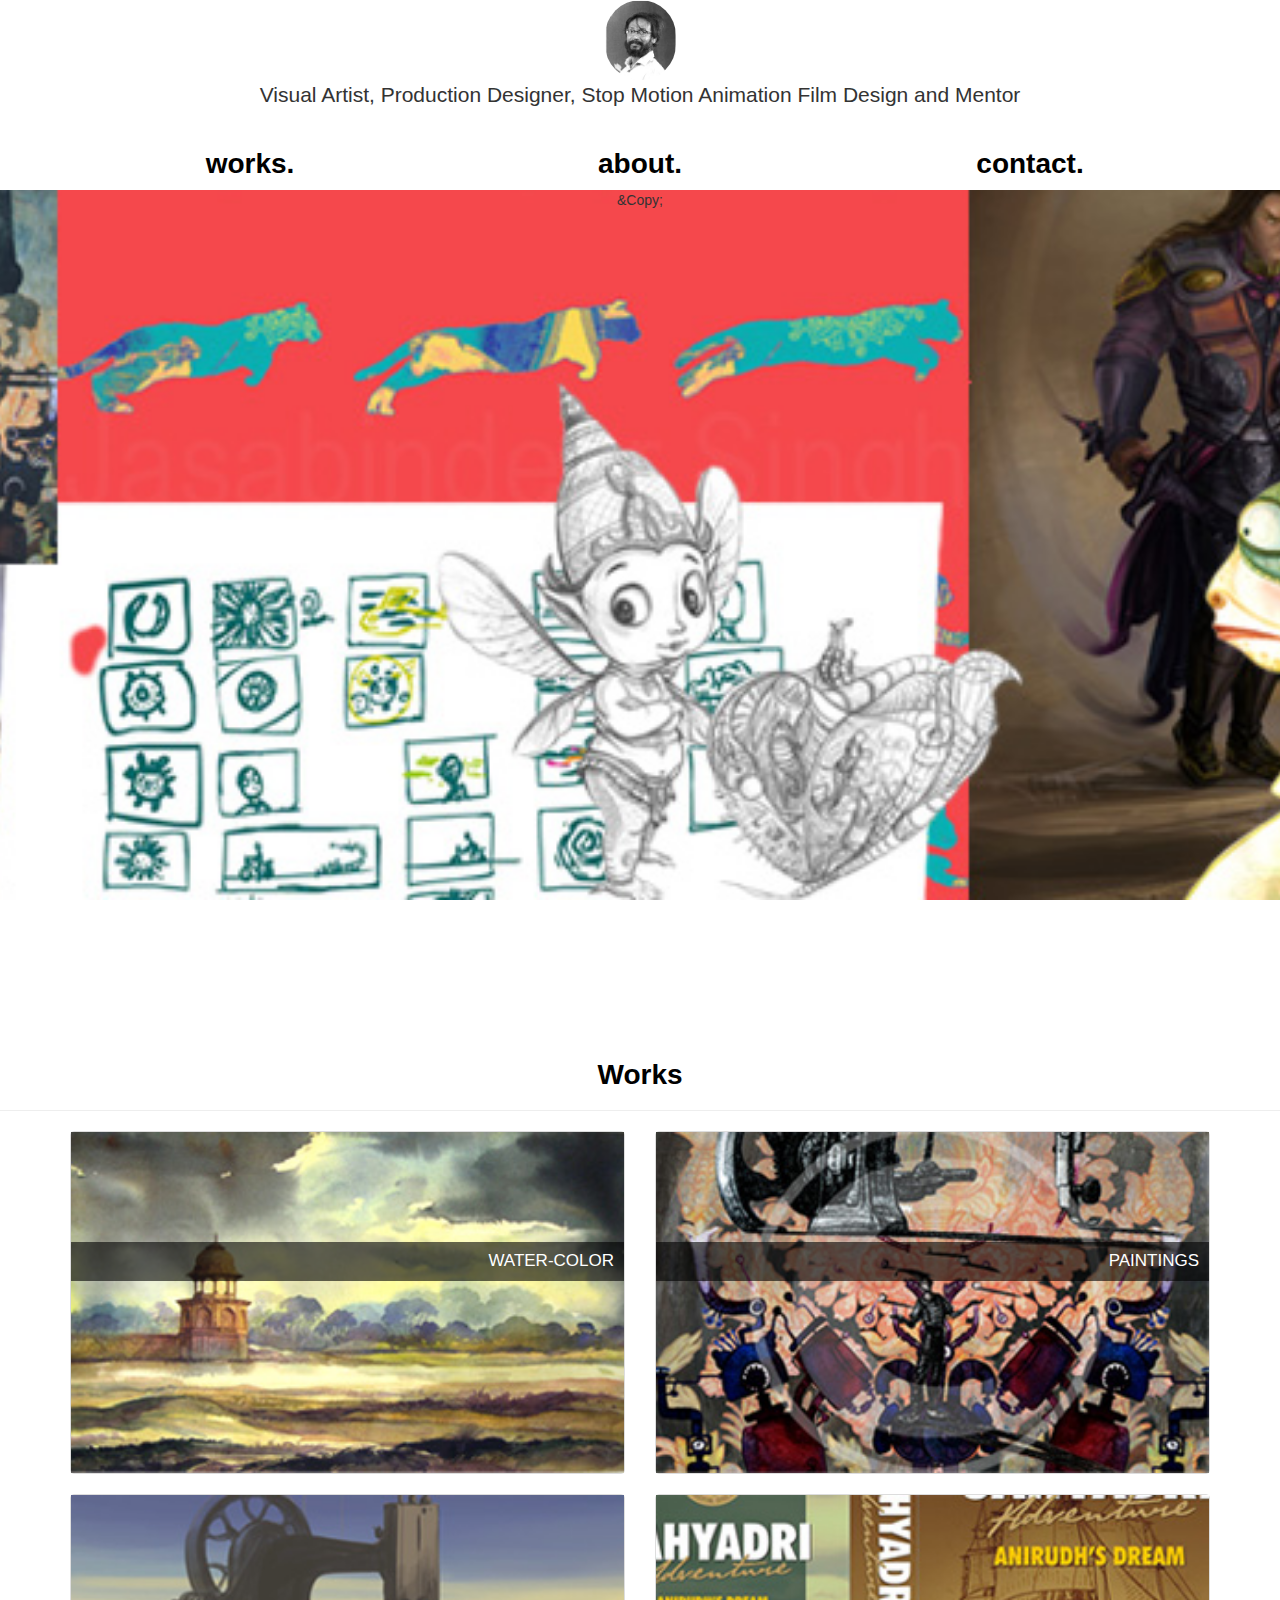
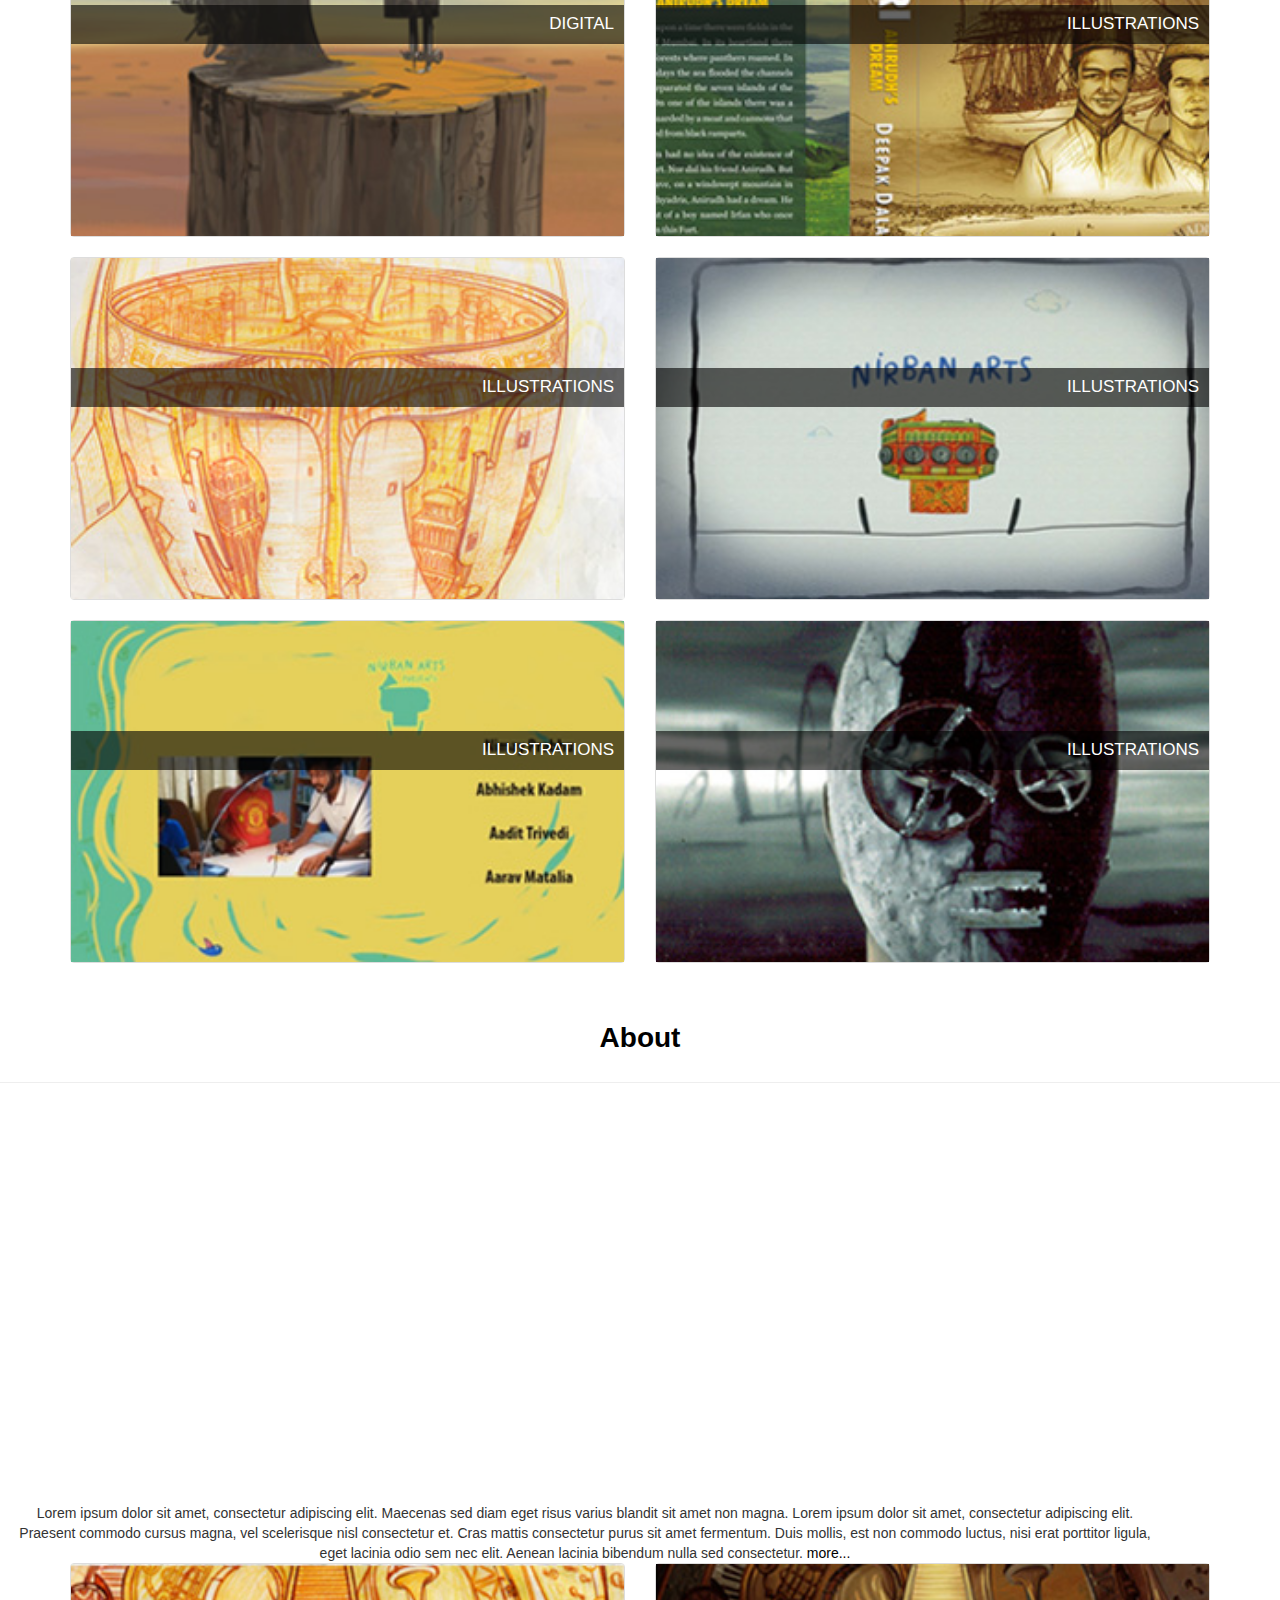
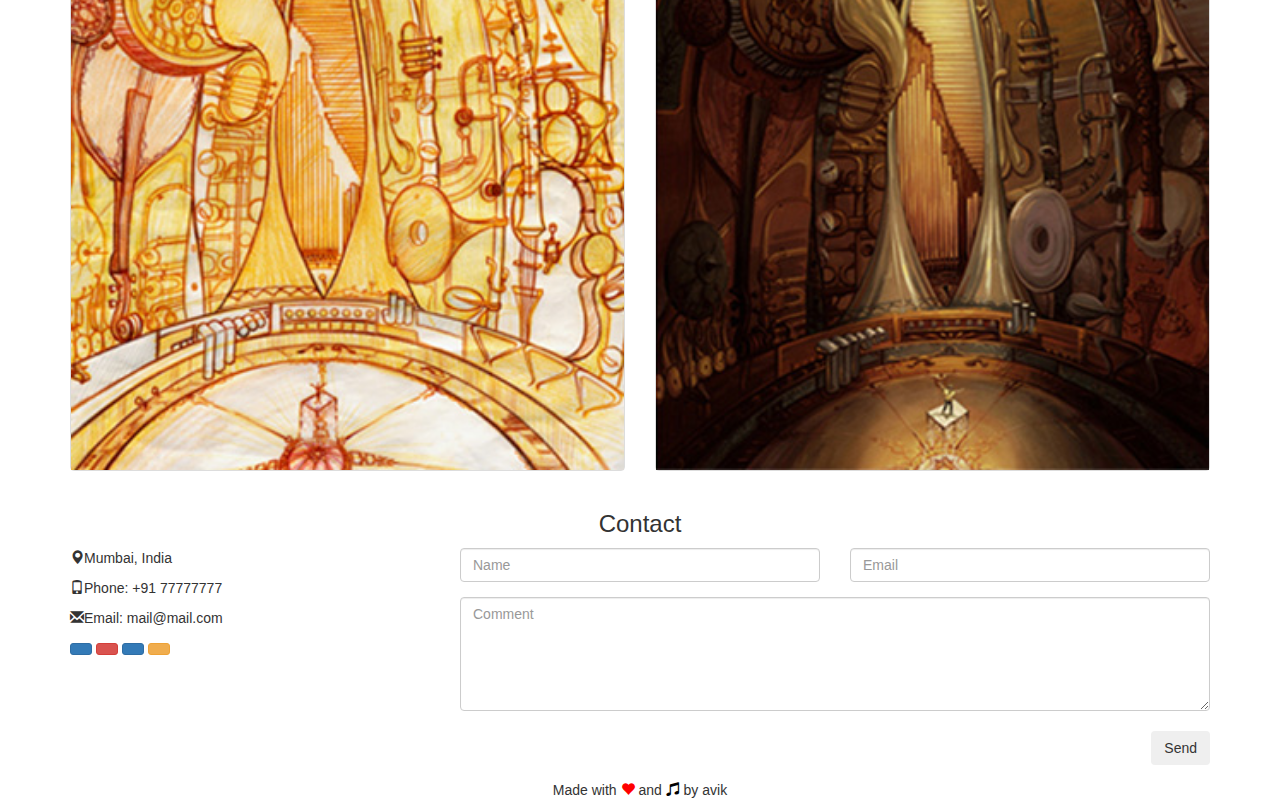
==== index.html @ 4051a2d4 "second commit" ====
<!DOCTYPE html>
<html lang="en">
  <head>
    <meta charset="utf-8">
    <meta http-equiv="X-UA-Compatible" content="IE=edge">
    <meta name="viewport" content="width=device-width, initial-scale=1">
    <!-- The above 3 meta tags *must* come first in the head; any other head content must come *after* these tags -->
    <title>Jasbinder Singh</title>
    <link rel="stylesheet" href="https://use.fontawesome.com/releases/v5.0.10/css/all.css" integrity="sha384-+d0P83n9kaQMCwj8F4RJB66tzIwOKmrdb46+porD/OvrJ+37WqIM7UoBtwHO6Nlg" crossorigin="anonymous">
    <!-- Bootstrap -->
    <link href="css/bootstrap.min.css" rel="stylesheet">
    <!-- normalize -->
    <link rel="stylesheet" href="css/normalize.css">
    <!-- my styles -->
    <link rel="stylesheet" href="css/style.css">

    <!-- HTML5 shim and Respond.js for IE8 support of HTML5 elements and media queries -->
    <!-- WARNING: Respond.js doesn't work if you view the page via file:// -->
    <!--[if lt IE 9]>
      <script src="https://oss.maxcdn.com/html5shiv/3.7.3/html5shiv.min.js"></script>
      <script src="https://oss.maxcdn.com/respond/1.4.2/respond.min.js"></script>
    <![endif]-->
  </head>

<!-- end of header -->


    <header class="heads text-center">
      <div class="container">
        <figure>
          <img  src="img/js_profilePic.jpg" alt="" style="width: 71px; border-radius: 43px;">
        </figure>
        <p class="lead">Visual Artist, Production Designer, Stop Motion Animation Film Design and Mentor</p>
        <div class="row">
          <div class="col-md-4">
            <h2 class="my-label major-label"><a href="#worksheader">works.</a></h2>
          </div>
          <div class="col-md-4">
            <h2 class="my-label major-label"><a href="#aboutheader">about.</a></h2>
         </div>
         <div class="col-md-4">
            <h2 class="my-label major-label"><a href="#contactheader">contact.</a></h2>
         </div>
       </div>
      </div>
    </header>





    <section class="text-center pimg1">
      <div class="container">
        <p>&Copy;</p>
      </div>
    </section>



    <section id="worksheader" class="text-center page-header">
      <h2 class="my-label major-label">Works</h2>
    </section>


    <section class="show-area">
      <div class="container">


        <div class="row text-center">

          <div class="col-md-6">
            <div class="thumbnail">
              <div class="hovereffect">
                <a href="watercolor.html"><img src="img/water_color.jpg"  alt="" style="width:100%"></a>
                <div class="overlay">
                 <h2>Water-Color</h2>
                </div>
              </div>
            </div>
          </div>

          <div class="col-md-6">
            <div class="thumbnail">
              <div class="hovereffect">
                <a href="paintings.html"><img src="img/paintings.jpg"  alt="" style="width:100%"></a>
                <div class="overlay">
                 <h2>Paintings</h2>
                </div>
              </div>
            </div>
          </div>

        </div>



        <div class="row text-center">


          <div class="col-md-6">
            <div class="thumbnail">
              <div class="hovereffect">
                <a href="digital.html"><img src="img/digital.jpg"  alt="" style="width:100%"></a>
                <div class="overlay">
                 <h2>Digital</h2>
                </div>
              </div>
            </div>
          </div>

          <div class="col-md-6">
            <div class="thumbnail">
              <div class="hovereffect">
                <a href="illustrations.html"><img src="img/illustration.jpg"  alt="" style="width:100%"></a>
                <div class="overlay">
                  <h2>Illustrations</h2>
                </div>
              </div>
            </div>
          </div>


        </div>



        <div class="row text-center">
          <div class="col-md-6">
            <div class="thumbnail">
              <div class="hovereffect">
                <a href="conceptarts.html"><img src="img/concept_art.jpg"  alt="" style="width:100%"></a>
                <div class="overlay">
                  <h2>Illustrations</h2>
                </div>
              </div>
            </div>
          </div>
          <div class="col-md-6">
            <div class="thumbnail">
              <div class="hovereffect">
                <a href="animations.html"><img src="img/animation.jpg"  alt="" style="width:100%"></a>
                <div class="overlay">
                  <h2>Illustrations</h2>
                </div>
              </div>
            </div>
          </div>
        </div>
        <div class="row text-center">
          <div class="col-md-6">
            <div class="thumbnail">
              <div class="hovereffect">
                <a href="workshops.html"><img src="img/workshops.jpg"  alt="" style="width:100%"></a>
                <div class="overlay">
                  <h2>Illustrations</h2>
                </div>
              </div>
            </div>
          </div>
          <div class="col-md-6">
            <div class="thumbnail">
              <div class="hovereffect">
                <a href="projects.html"><img src="img/projects.jpg"  alt="" style="width:100%"></a>
                <div class="overlay">
                  <h2>Illustrations</h2>
                </div>
              </div>

            </div>
          </div>
        </div>
      </div>
    </section>




    <section id="aboutheader" class="text-center page-header">
      <h1 class="my-label minor-label">About</h1>
    </section>


    <section class="about-banner text-center pimg2">
      <div class="container">

      </div>
    </section>

    <section class="info">
      <div class="container">
        <div class="aboutarea text-center">
          <span>Lorem ipsum dolor sit amet, consectetur adipiscing elit. Maecenas sed diam eget risus varius blandit sit amet non magna.
            Lorem ipsum dolor sit amet, consectetur adipiscing elit. Praesent commodo cursus magna, vel scelerisque nisl consectetur et.
            Cras mattis consectetur purus sit amet fermentum. Duis mollis, est non commodo luctus, nisi erat porttitor ligula, eget lacinia
            odio sem nec elit. Aenean lacinia bibendum nulla sed consectetur.</span>
            <span><a data-toggle="collapse" href="#demo">more...</a></span>
            <span id="demo" class="collapse">Lorem ipsum dolor text....</span>
        </div>
      </div>
    </section>




    <!-- <section id="contactheader" class="text-center page-header">
      <h1>Contact</h1>
    </section> -->




    <section class="show-area">
      <div class="container">
        <div class="row text-center">
          <div class="col-md-6">
            <div class="thumbnail">
              <img src="img/low01.jpg"  alt="" style="width:100%">
            </div>
          </div>
          <div class="col-md-6">
            <div class="thumbnail">
              <img src="img/low02.jpg"  alt="" style="width:100%">
            </div>
          </div>
        </div>
      </div>
    </section>





    <div class="container">
      <h3 class="text-center">Contact</h3>
      <!-- <p class="text-center"><em>We love our fans!</em></p> -->
      <div class="row test">
        <div class="col-md-4">
          <!-- <p>Fan? Drop a note.</p> -->
          <p><span class="glyphicon glyphicon-map-marker"></span>Mumbai, India</p>
          <p><span class="glyphicon glyphicon-phone"></span>Phone: +91 77777777</p>
          <p><span class="glyphicon glyphicon-envelope"></span>Email: mail@mail.com</p>
          <div class="bottom">
                    <a class="btn btn-primary btn-twitter btn-sm" href="https://twitter.com/LoCo_MosQuito">
                        <i class="fa fa-twitter"></i>
                    </a>
                    <a class="btn btn-danger btn-sm" rel="publisher"
                       href="https://twitter.com/LoCo_MosQuito">
                        <i class="fa fa-google-plus"></i>
                    </a>
                    <a class="btn btn-primary btn-sm" rel="publisher"
                       href="https://twitter.com/LoCo_MosQuito">
                        <i class="fa fa-facebook"></i>
                    </a>
                    <a class="btn btn-warning btn-sm" rel="publisher" href="https://twitter.com/LoCo_MosQuito">
                        <i class="fa fa-behance"></i>
                    </a>
          </div>
        </div>
        <div class="col-md-8">
          <div class="row">
            <div class="col-sm-6 form-group">
              <input class="form-control" id="name" name="name" placeholder="Name" type="text" required>
            </div>
            <div class="col-sm-6 form-group">
              <input class="form-control" id="email" name="email" placeholder="Email" type="email" required>
            </div>
          </div>
          <textarea class="form-control" id="comments" name="comments" placeholder="Comment" rows="5"></textarea>
          <br>

          <div class="row">
            <div class="col-md-12 form-group">
              <button class="btn pull-right" type="submit">Send</button>
            </div>
          </div>
        </div>
      </div>
    </div>









    <footer>
      <div class="container text-center">
        <p>Made with <span class="glyphicon glyphicon-heart" aria-hidden="true" style="color:red"></span> and <span class="glyphicon glyphicon-music" aria-hidden="true" style="color:black"></span> by avik</a></p>

      </div>
    </footer>



    <!-- jQuery (necessary for Bootstrap's JavaScript plugins) -->
    <script src="https://ajax.googleapis.com/ajax/libs/jquery/1.12.4/jquery.min.js"></script>
    <!-- Include all compiled plugins (below), or include individual files as needed -->
    <script src="js/bootstrap.min.js"></script>
  </body>
</html>
---- css/style.css ----
.my-label {
  font: Helvetica, sans-serif;
  font-size: 2em;
  font-weight: 550;
  color: #000;
}
.major-label



.lead{
  padding: 0;
  margin: 0;
}

.jsprofile-image {
  border-radius: 50%;
}




.hide-bullets {
    list-style:none;
    margin-left: -40px;
    margin-top:20px;
}

.thumbnail {
    padding: 0;
}

.carousel-inner>.item>img, .carousel-inner>.item>a>img {
    width: 100%;
}

.info{
  width:60%;
}
a{
  color: #000;
}
a:before{
  color: #000;
  font-style: none;
}
a:hover{
  color: #000;
  
}
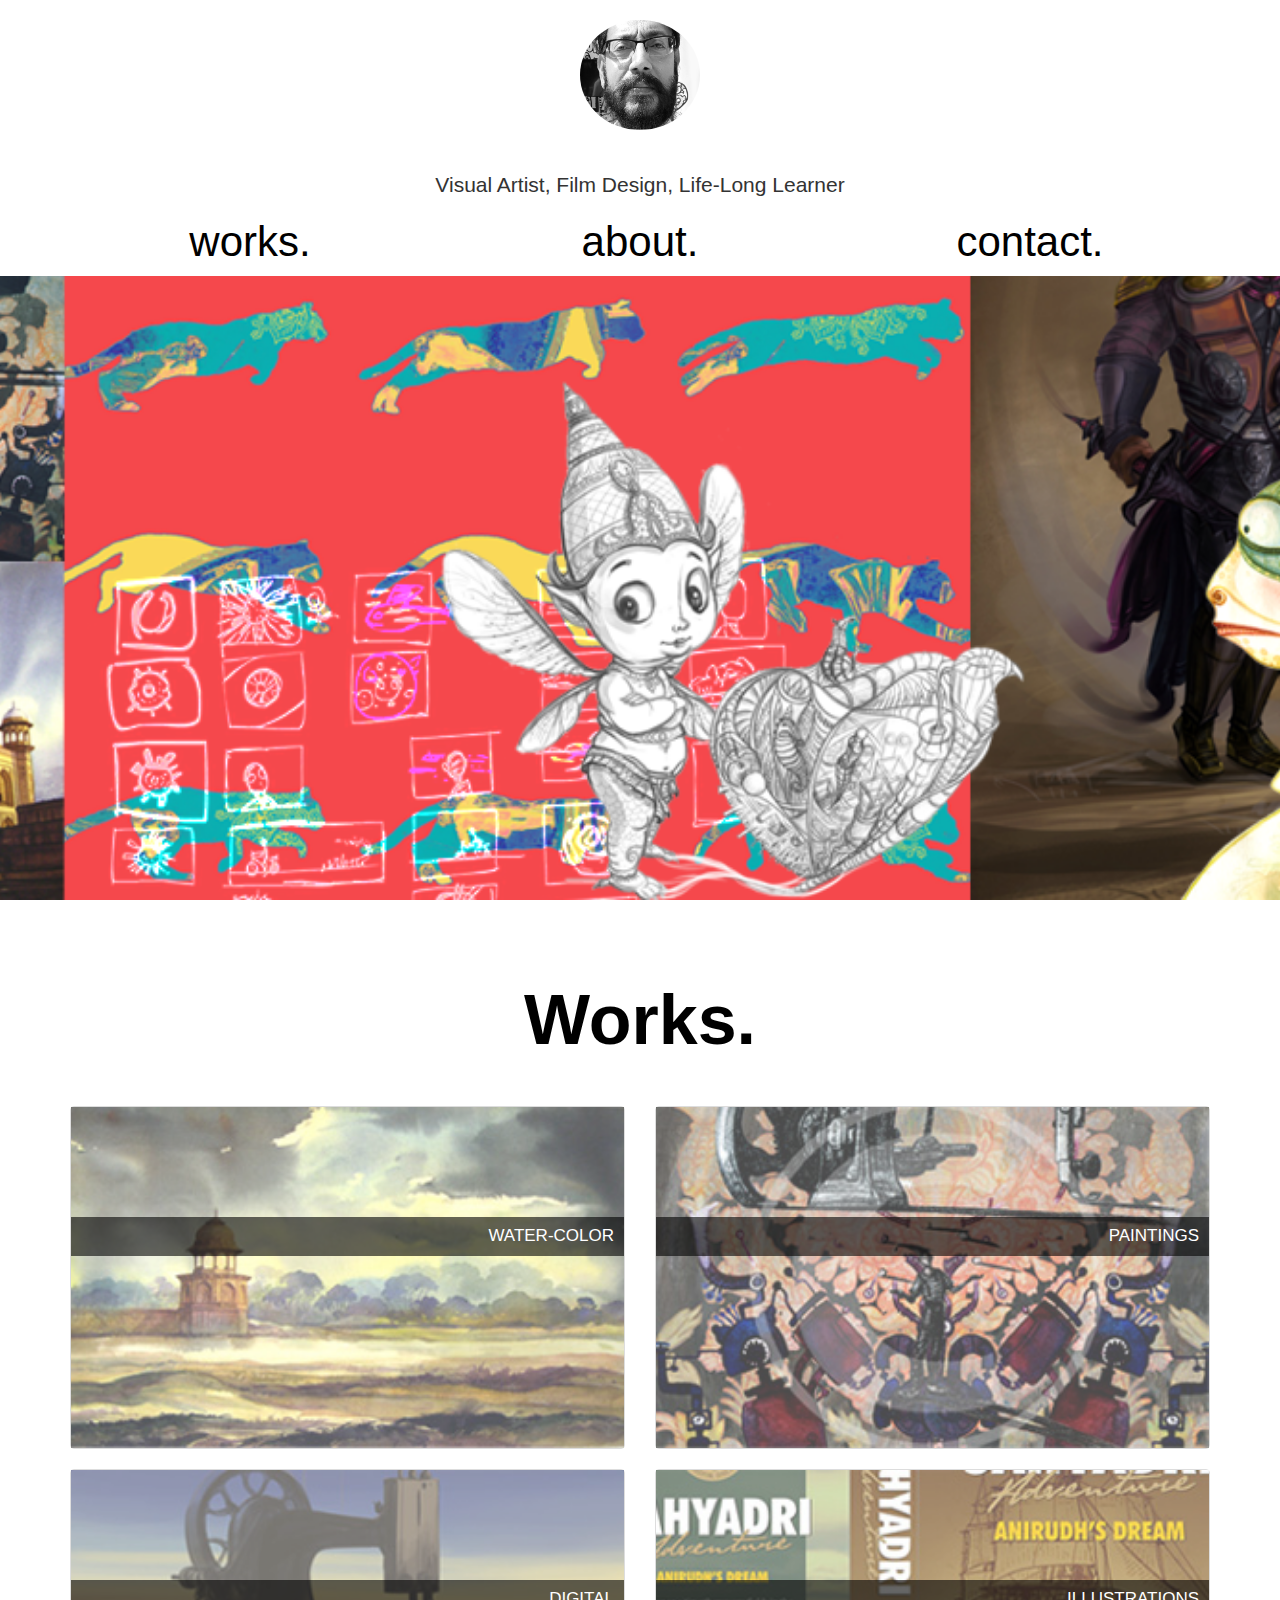
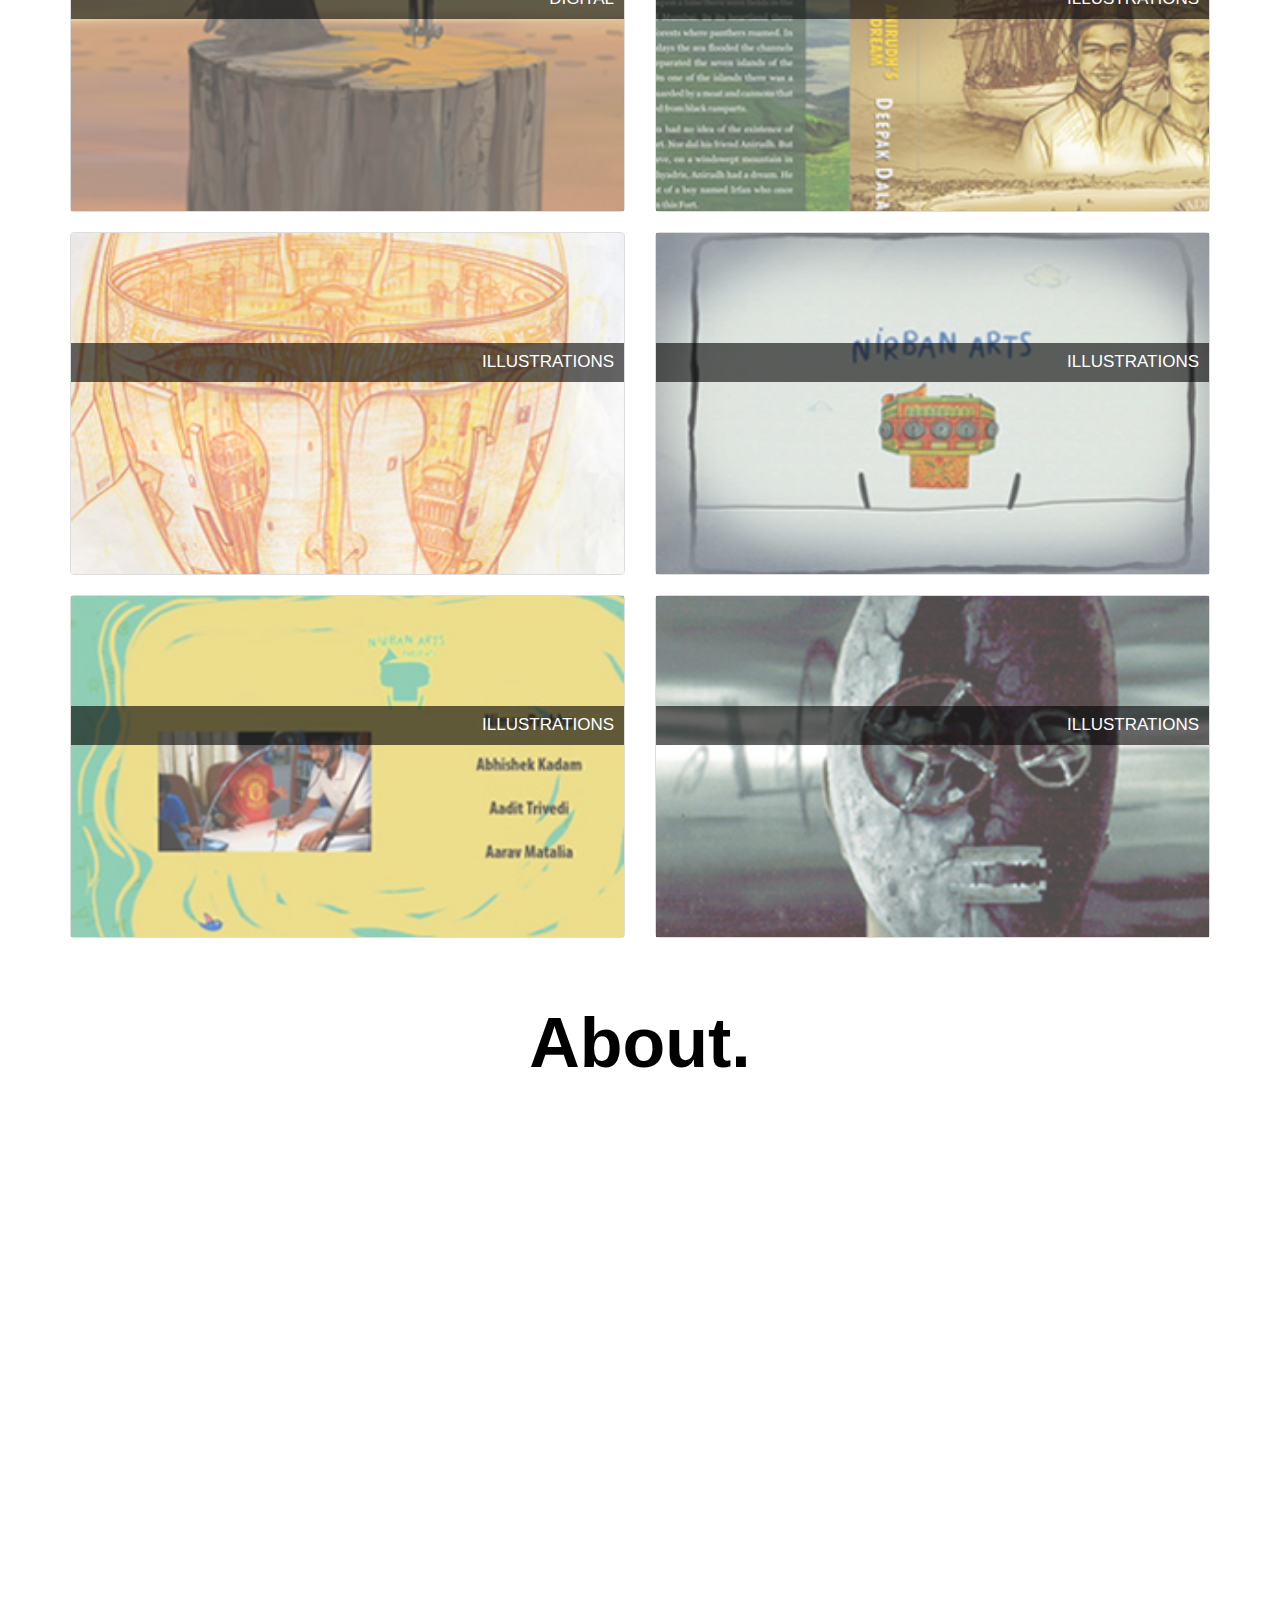
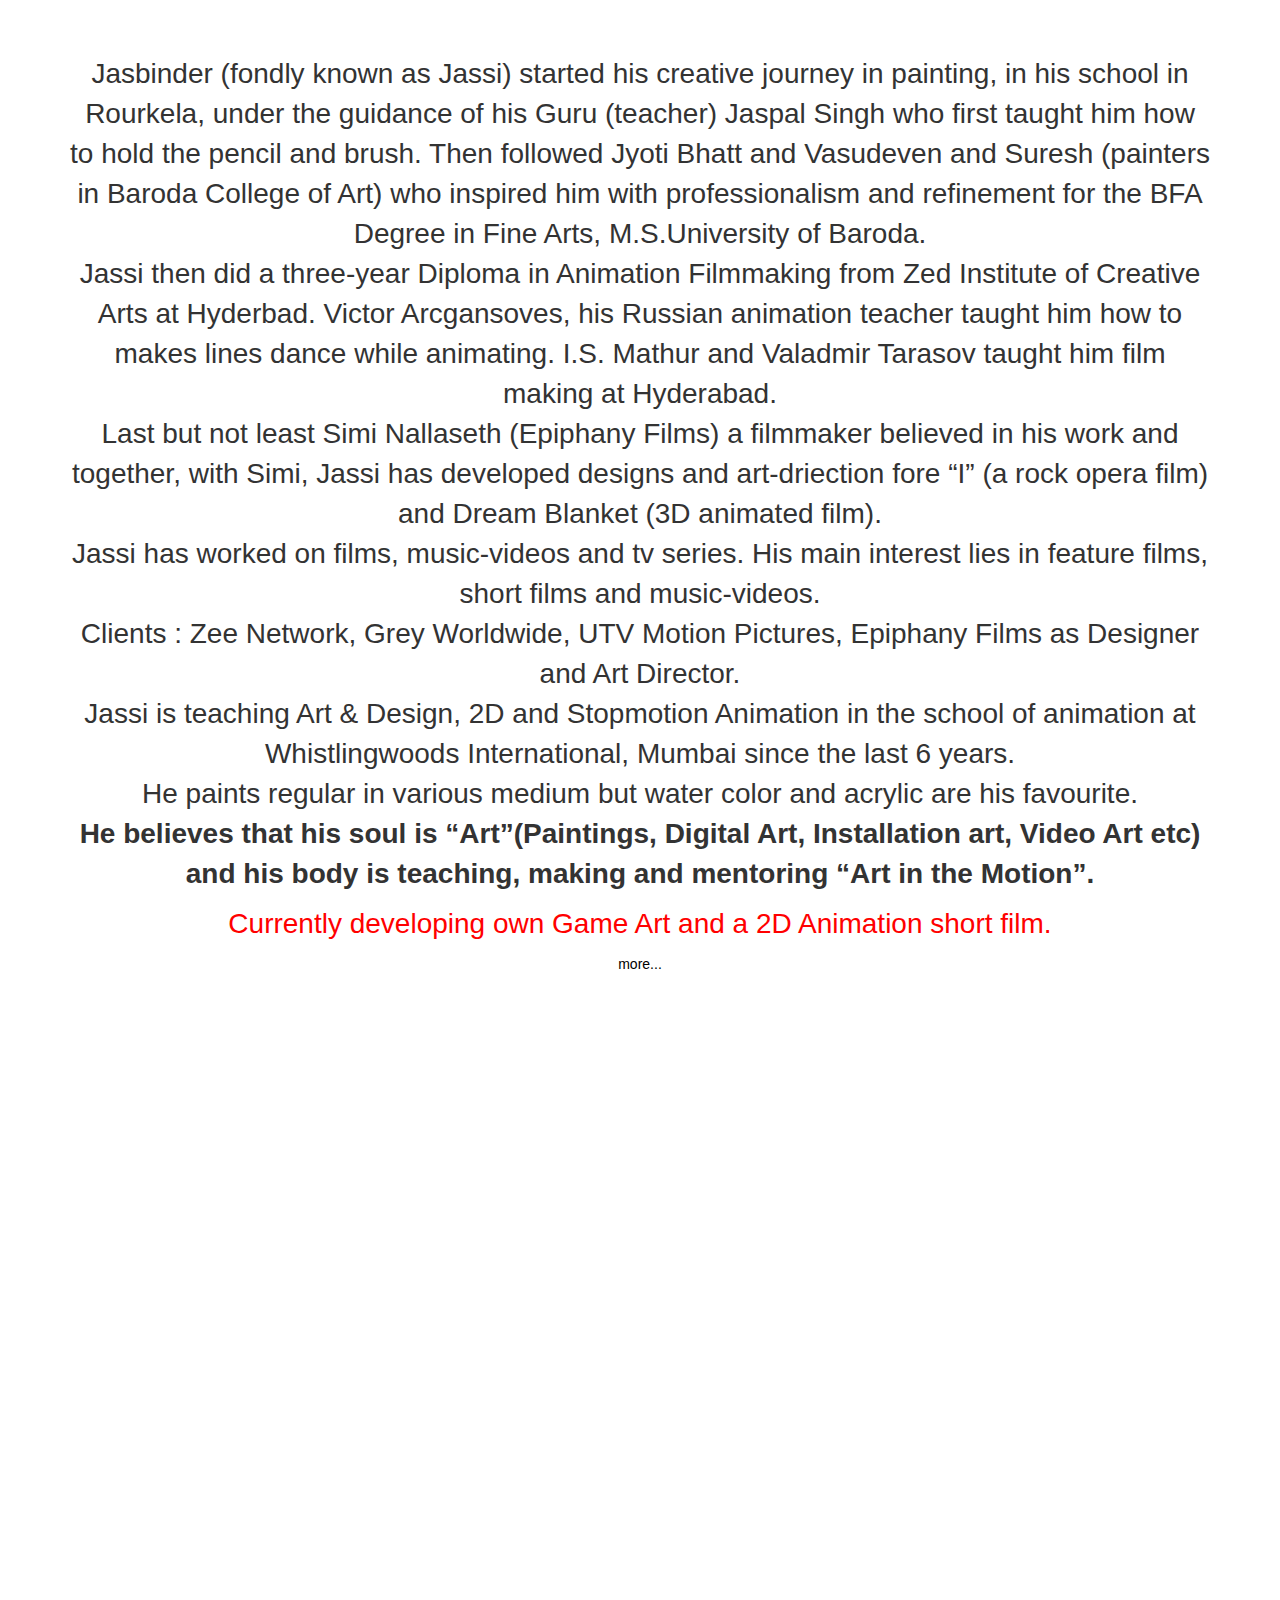
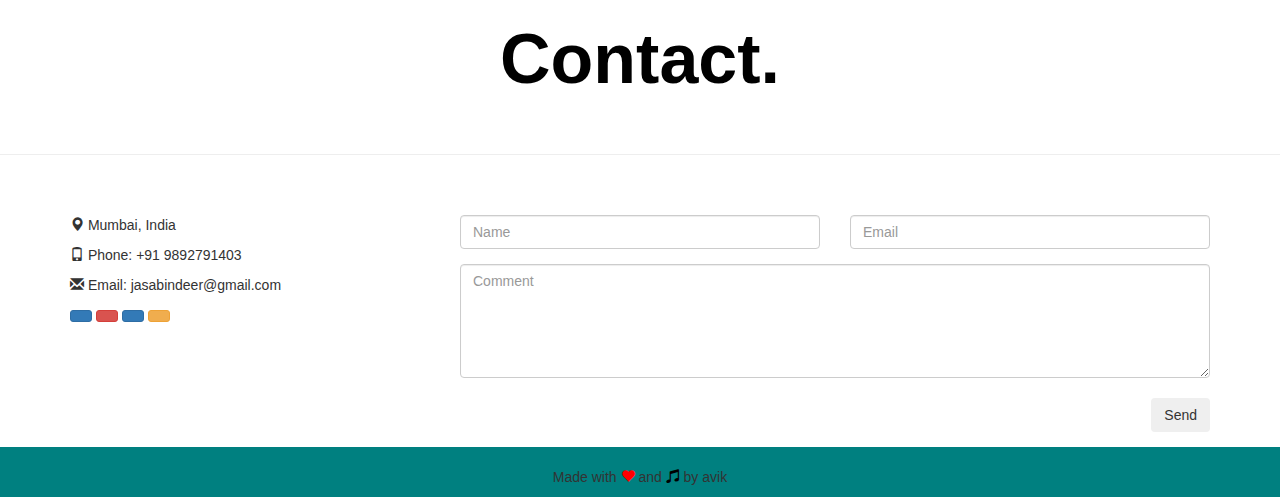
==== commit 5943a284: "third commit" ====
--- a/index.html
+++ b/index.html
@@ -28,9 +28,11 @@
     <header class="heads text-center">
       <div class="container">
         <figure>
-          <img  src="img/js_profilePic.jpg" alt="" style="width: 71px; border-radius: 43px;">
+          <img  src="img/js_profilePic.jpg" alt="" style="width: 120px; height:110px; border-radius: 50%; margin-top: 20px; ">
         </figure>
-        <p class="lead">Visual Artist, Production Designer, Stop Motion Animation Film Design and Mentor</p>
+        <br>
+        <br>
+        <p class="lead">Visual Artist, Film Design, Life-Long Learner</p>
         <div class="row">
           <div class="col-md-4">
             <h2 class="my-label major-label"><a href="#worksheader">works.</a></h2>
@@ -51,14 +53,14 @@
 
     <section class="text-center pimg1">
       <div class="container">
-        <p>&Copy;</p>
-      </div>
-    </section>
-
-
-
-    <section id="worksheader" class="text-center page-header">
-      <h2 class="my-label major-label">Works</h2>
+        <p></p>
+      </div>
+    </section>
+
+
+
+    <section id="aboutheader" class="text-center ">
+      <h1 class="my-label minor-label">Works.</h1>
     </section>
 
 
@@ -175,8 +177,8 @@
 
 
 
-    <section id="aboutheader" class="text-center page-header">
-      <h1 class="my-label minor-label">About</h1>
+    <section id="aboutheader" class="text-center">
+      <h1 class="my-label minor-label">About.</h1>
     </section>
 
 
@@ -186,13 +188,26 @@
       </div>
     </section>
 
-    <section class="info">
+    <section class="about-info">
       <div class="container">
         <div class="aboutarea text-center">
-          <span>Lorem ipsum dolor sit amet, consectetur adipiscing elit. Maecenas sed diam eget risus varius blandit sit amet non magna.
-            Lorem ipsum dolor sit amet, consectetur adipiscing elit. Praesent commodo cursus magna, vel scelerisque nisl consectetur et.
-            Cras mattis consectetur purus sit amet fermentum. Duis mollis, est non commodo luctus, nisi erat porttitor ligula, eget lacinia
-            odio sem nec elit. Aenean lacinia bibendum nulla sed consectetur.</span>
+          <span><p>Jasbinder (fondly known as Jassi) started his creative journey in painting, in his school in Rourkela,
+            under the guidance of his Guru (teacher) Jaspal Singh who first taught him how to hold the pencil and brush.
+            Then followed Jyoti Bhatt and Vasudeven and Suresh (painters in Baroda College of Art) who inspired him with
+            professionalism and refinement for the BFA Degree in Fine Arts, M.S.University of Baroda. <br>
+            Jassi then did a three-year Diploma in Animation Filmmaking from Zed Institute of Creative Arts at Hyderbad.
+            Victor Arcgansoves, his Russian animation teacher taught him how to makes lines dance while animating. I.S.
+            Mathur and Valadmir Tarasov taught him film making at Hyderabad.<br>
+            Last but not least Simi Nallaseth (Epiphany Films) a filmmaker believed in his work and together, with Simi,
+            Jassi has developed designs and art-driection fore “I” (a rock opera film) and Dream Blanket (3D animated film).<br>
+            Jassi has worked on films, music-videos and tv series. His main interest lies in feature films, short films and music-videos.<br>
+            Clients : Zee Network, Grey Worldwide, UTV Motion Pictures, Epiphany Films as Designer and Art Director.<br>
+            Jassi is teaching Art & Design, 2D and Stopmotion Animation in the school of animation at Whistlingwoods International, Mumbai since the last 6 years.<br>
+            He paints regular in various medium but water color and acrylic are his favourite.<br>
+            <strong>He believes that his soul is “Art”(Paintings, Digital Art, Installation art, Video Art etc) and his body is teaching, making and mentoring “Art in the Motion”.</strong><br></p>
+            <p style="color:red"> Currently developing own Game Art and a 2D Animation short film. </p>
+
+          </span>
             <span><a data-toggle="collapse" href="#demo">more...</a></span>
             <span id="demo" class="collapse">Lorem ipsum dolor text....</span>
         </div>
@@ -207,9 +222,13 @@
     </section> -->
 
 
-
-
-    <section class="show-area">
+    <section class="about-banner text-center pimg3">
+      <div class="container">
+
+      </div>
+    </section>
+
+    <!-- <section class="show-area">
       <div class="container">
         <div class="row text-center">
           <div class="col-md-6">
@@ -224,21 +243,25 @@
           </div>
         </div>
       </div>
-    </section>
-
-
-
-
-
+    </section> -->
+
+
+    <section id="aboutheader" class="text-center page-header">
+      <h1 class="my-label minor-label">Contact.</h1>
+
+    </section>
+
+    <br>
+    <br>
     <div class="container">
-      <h3 class="text-center">Contact</h3>
+
       <!-- <p class="text-center"><em>We love our fans!</em></p> -->
       <div class="row test">
         <div class="col-md-4">
           <!-- <p>Fan? Drop a note.</p> -->
-          <p><span class="glyphicon glyphicon-map-marker"></span>Mumbai, India</p>
-          <p><span class="glyphicon glyphicon-phone"></span>Phone: +91 77777777</p>
-          <p><span class="glyphicon glyphicon-envelope"></span>Email: mail@mail.com</p>
+          <p><span class="glyphicon glyphicon-map-marker"></span> Mumbai, India</p>
+          <p><span class="glyphicon glyphicon-phone"></span> Phone:  +91 9892791403</p>
+          <p><span class="glyphicon glyphicon-envelope"></span> Email: jasabindeer@gmail.com</p>
           <div class="bottom">
                     <a class="btn btn-primary btn-twitter btn-sm" href="https://twitter.com/LoCo_MosQuito">
                         <i class="fa fa-twitter"></i>
--- a/css/style.css
+++ b/css/style.css
@@ -1,11 +1,18 @@
 .my-label {
   font: Helvetica, sans-serif;
-  font-size: 2em;
   font-weight: 550;
   color: #000;
 }
-.major-label
 
+.minor-label{
+  font-size: 5em;
+  font-weight: 550;
+}
+
+.major-label{
+  font-size: 3em;
+  font-weight: 500;
+}
 
 
 .lead{
@@ -33,6 +40,12 @@
 .carousel-inner>.item>img, .carousel-inner>.item>a>img {
     width: 100%;
 }
+.aboutarea{
+  padding-top: 125px;
+}
+.aboutarea p{
+  font-size: 2em;
+}
 
 .info{
   width:60%;
@@ -46,5 +59,10 @@
 }
 a:hover{
   color: #000;
-  
+
 }
+
+footer{
+  background-color: teal;
+  padding-top: 20px;
+}
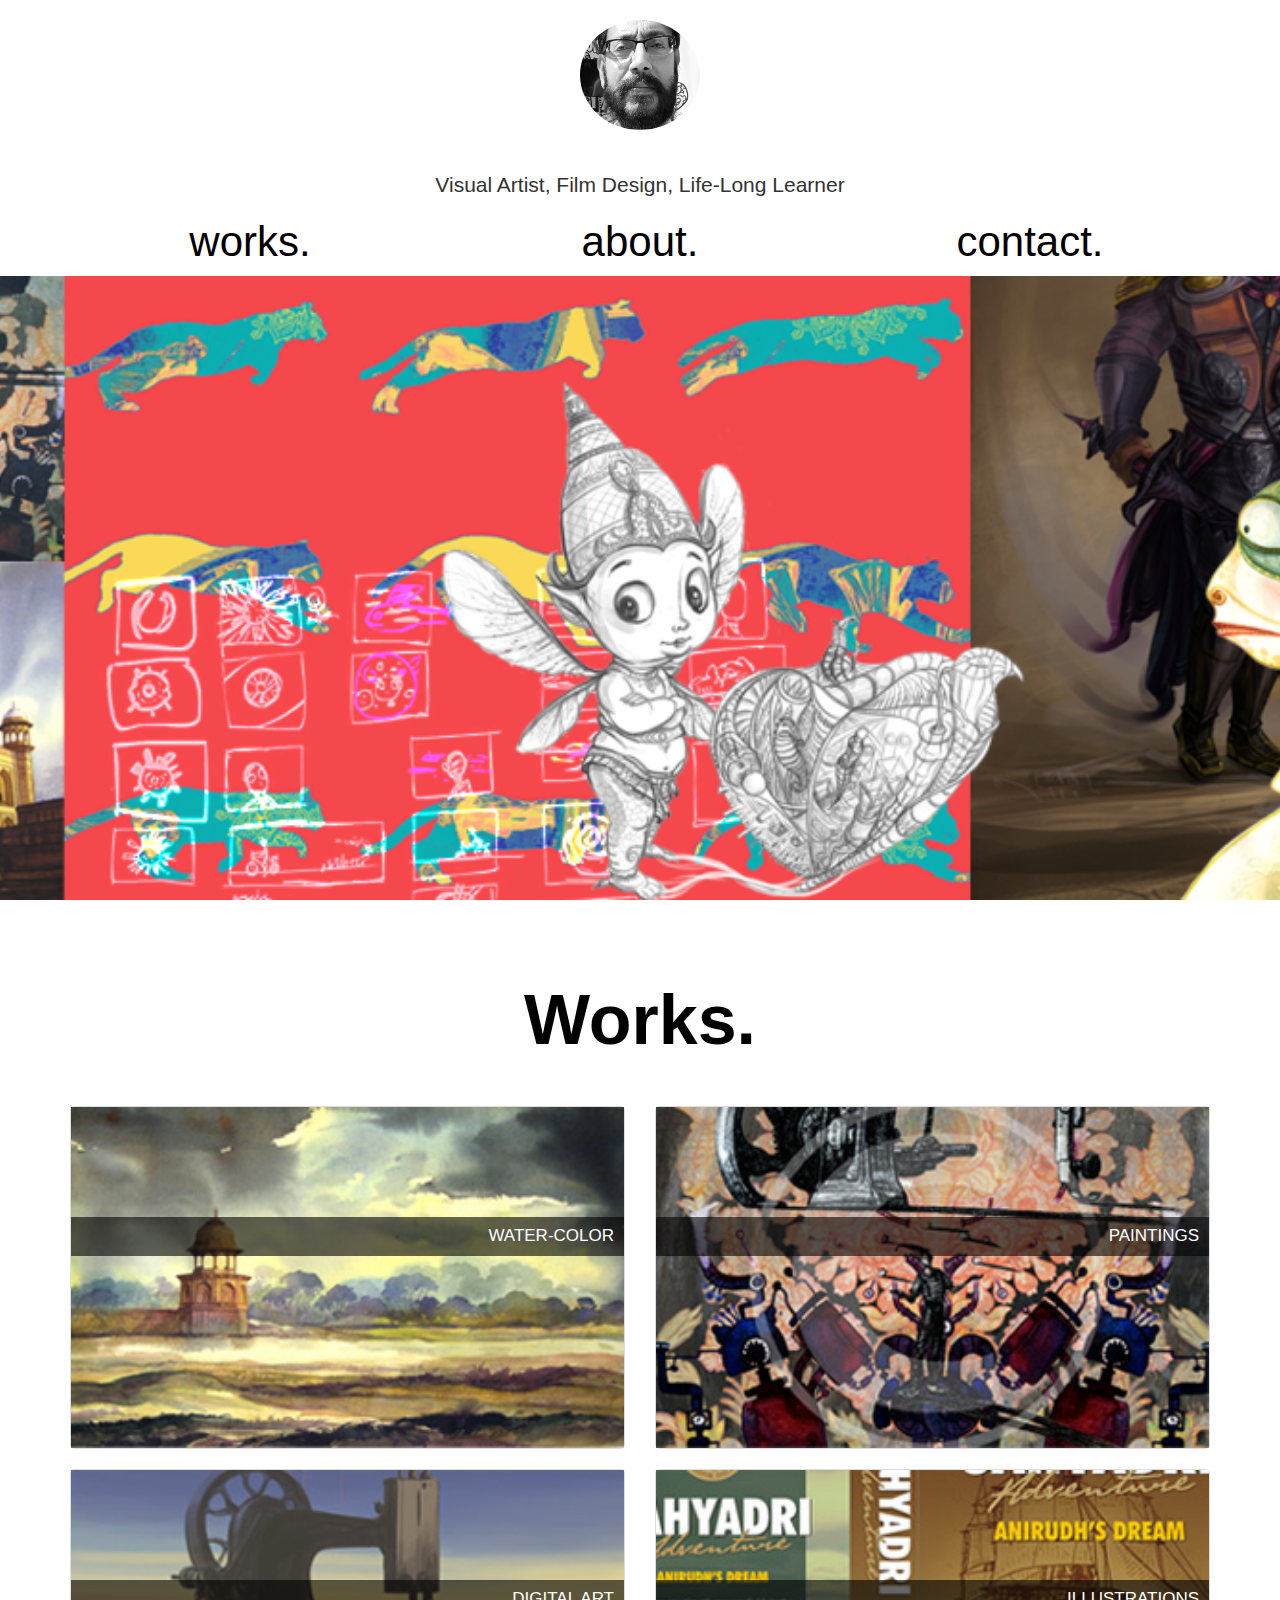
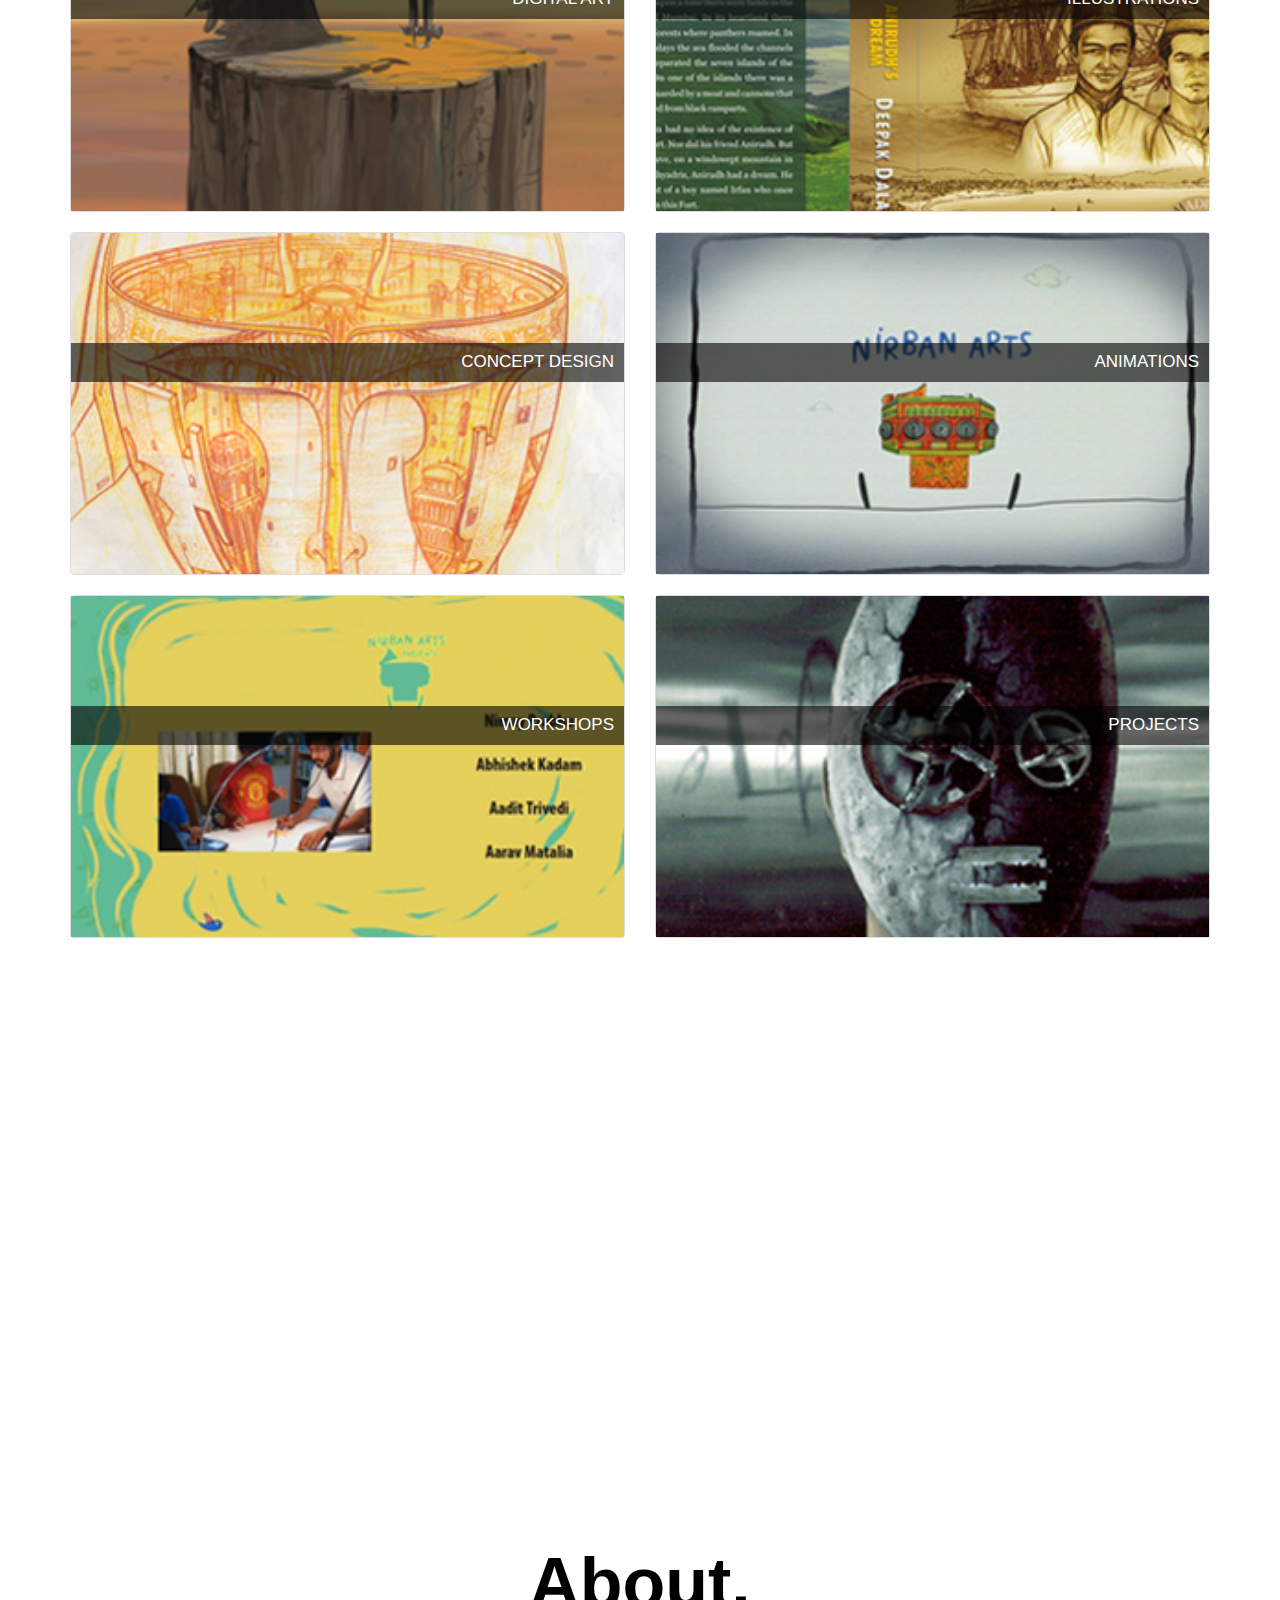
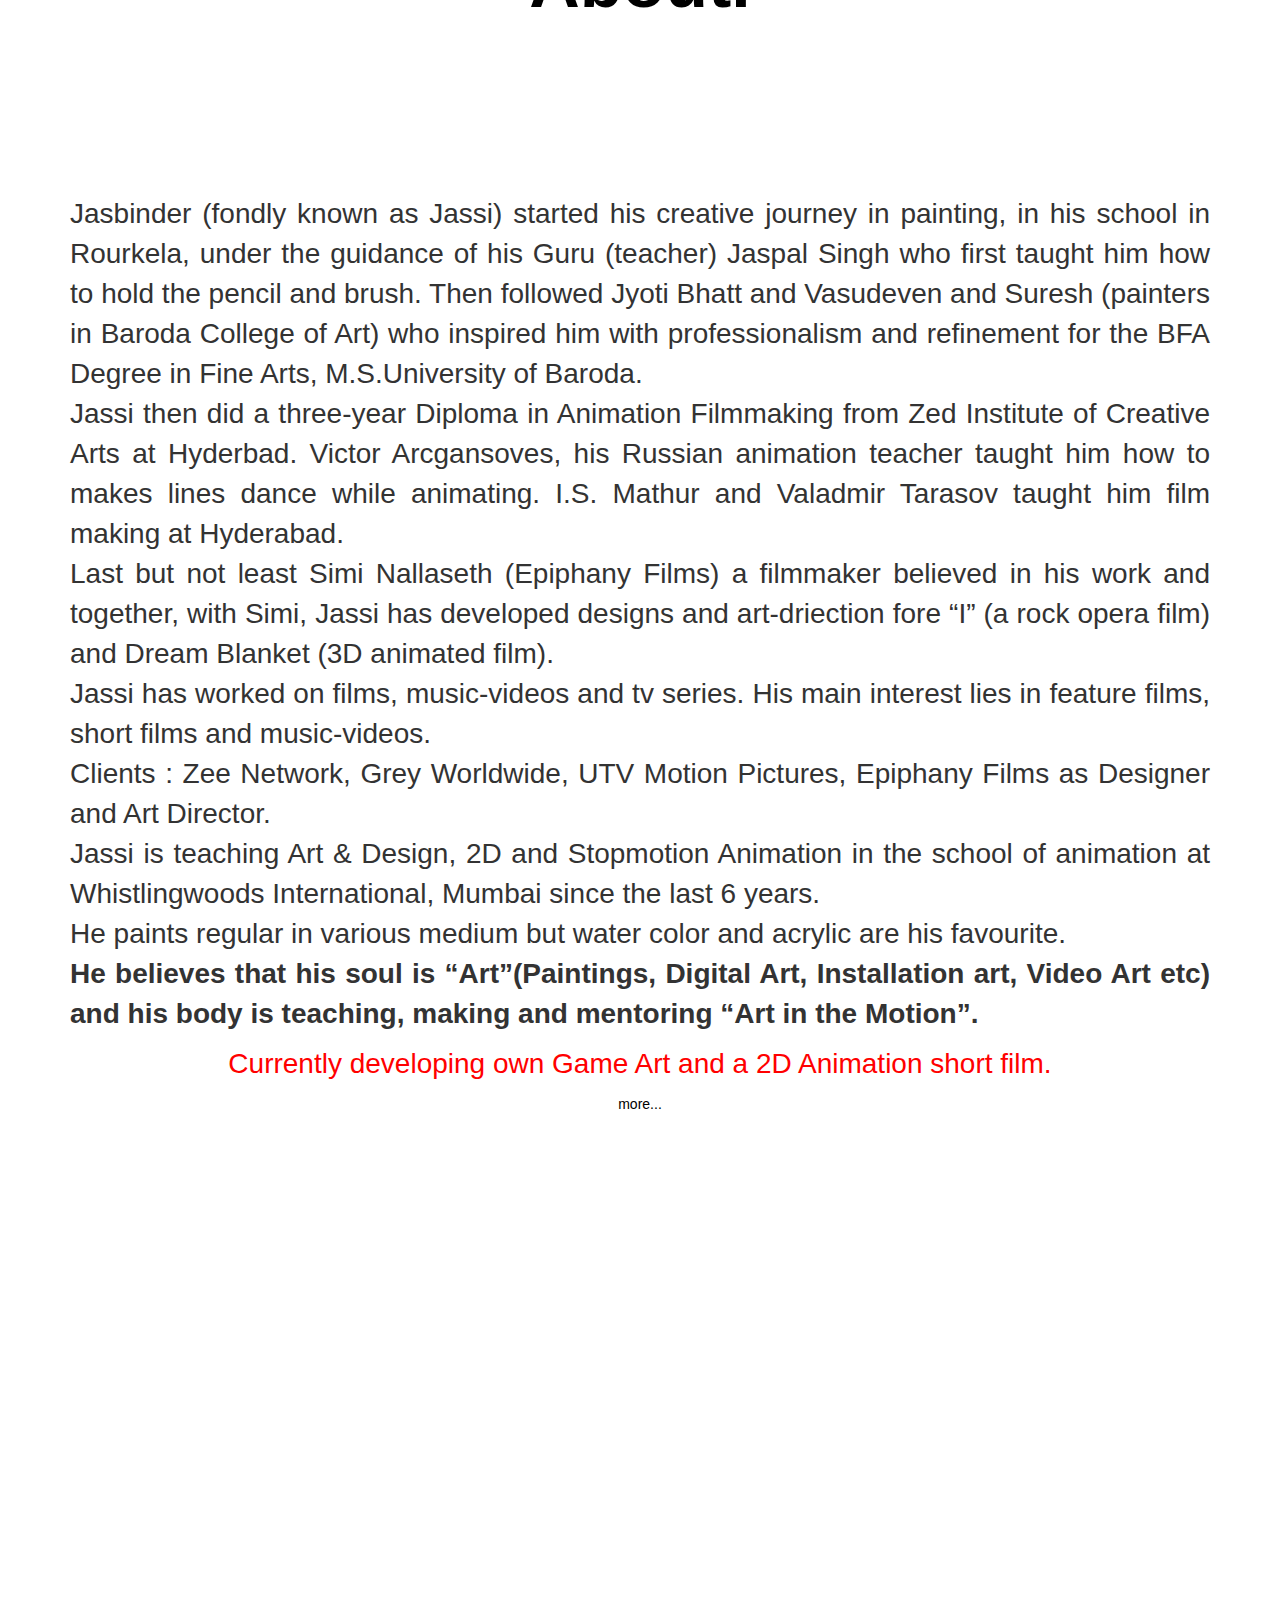
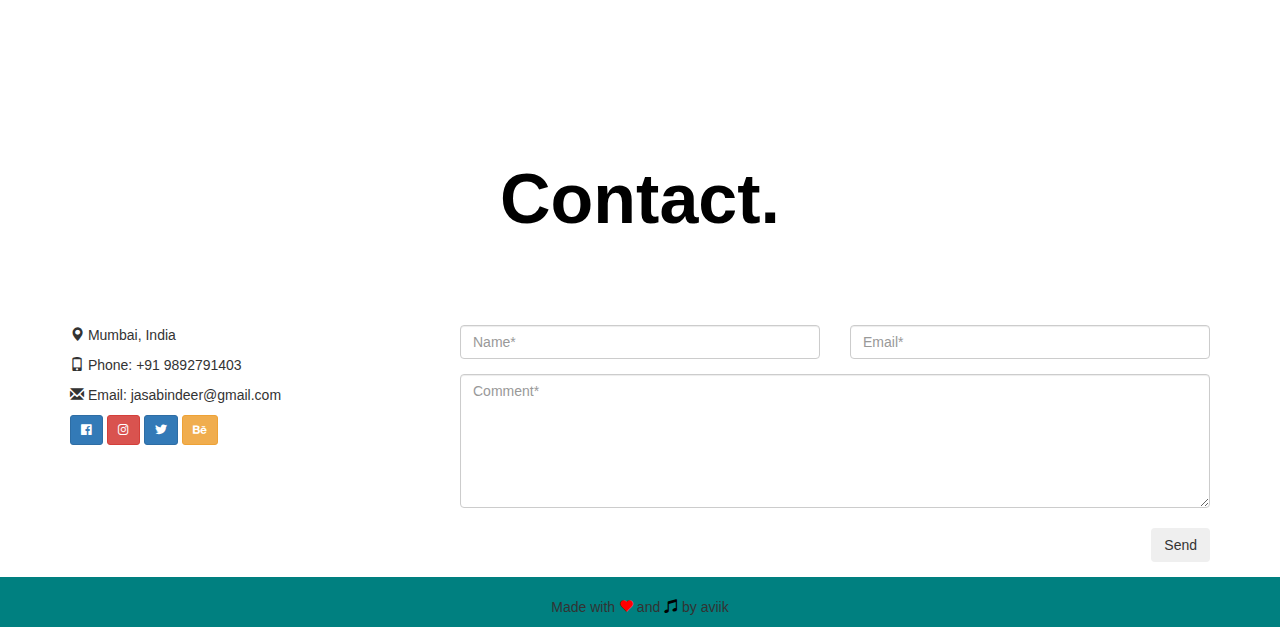
==== commit 53062540: "third commit" ====
--- a/index.html
+++ b/index.html
@@ -6,7 +6,7 @@
     <meta name="viewport" content="width=device-width, initial-scale=1">
     <!-- The above 3 meta tags *must* come first in the head; any other head content must come *after* these tags -->
     <title>Jasbinder Singh</title>
-    <link rel="stylesheet" href="https://use.fontawesome.com/releases/v5.0.10/css/all.css" integrity="sha384-+d0P83n9kaQMCwj8F4RJB66tzIwOKmrdb46+porD/OvrJ+37WqIM7UoBtwHO6Nlg" crossorigin="anonymous">
+    <link rel="stylesheet" href="css/fontawesome-all.css">
     <!-- Bootstrap -->
     <link href="css/bootstrap.min.css" rel="stylesheet">
     <!-- normalize -->
@@ -59,7 +59,7 @@
 
 
 
-    <section id="aboutheader" class="text-center ">
+    <section id="worksheader" class="text-center ">
       <h1 class="my-label minor-label">Works.</h1>
     </section>
 
@@ -104,7 +104,7 @@
               <div class="hovereffect">
                 <a href="digital.html"><img src="img/digital.jpg"  alt="" style="width:100%"></a>
                 <div class="overlay">
-                 <h2>Digital</h2>
+                 <h2>Digital Art</h2>
                 </div>
               </div>
             </div>
@@ -132,7 +132,7 @@
               <div class="hovereffect">
                 <a href="conceptarts.html"><img src="img/concept_art.jpg"  alt="" style="width:100%"></a>
                 <div class="overlay">
-                  <h2>Illustrations</h2>
+                  <h2>Concept Design</h2>
                 </div>
               </div>
             </div>
@@ -142,7 +142,7 @@
               <div class="hovereffect">
                 <a href="animations.html"><img src="img/animation.jpg"  alt="" style="width:100%"></a>
                 <div class="overlay">
-                  <h2>Illustrations</h2>
+                  <h2>Animations</h2>
                 </div>
               </div>
             </div>
@@ -154,7 +154,7 @@
               <div class="hovereffect">
                 <a href="workshops.html"><img src="img/workshops.jpg"  alt="" style="width:100%"></a>
                 <div class="overlay">
-                  <h2>Illustrations</h2>
+                  <h2>Workshops</h2>
                 </div>
               </div>
             </div>
@@ -164,34 +164,37 @@
               <div class="hovereffect">
                 <a href="projects.html"><img src="img/projects.jpg"  alt="" style="width:100%"></a>
                 <div class="overlay">
-                  <h2>Illustrations</h2>
-                </div>
-              </div>
-
-            </div>
-          </div>
-        </div>
-      </div>
-    </section>
-
-
+                  <h2>Projects</h2>
+                </div>
+              </div>
+
+            </div>
+          </div>
+        </div>
+        <br><br>
+      </div>
+    </section>
+
+
+
+
+
+
+
+    <section class="about-banner text-center pimg2">
+      <div class="container">
+      </div>
+    </section>
 
 
     <section id="aboutheader" class="text-center">
       <h1 class="my-label minor-label">About.</h1>
     </section>
 
-
-    <section class="about-banner text-center pimg2">
-      <div class="container">
-
-      </div>
-    </section>
-
     <section class="about-info">
       <div class="container">
         <div class="aboutarea text-center">
-          <span><p>Jasbinder (fondly known as Jassi) started his creative journey in painting, in his school in Rourkela,
+          <span><p style="text-align:justify">Jasbinder (fondly known as Jassi) started his creative journey in painting, in his school in Rourkela,
             under the guidance of his Guru (teacher) Jaspal Singh who first taught him how to hold the pencil and brush.
             Then followed Jyoti Bhatt and Vasudeven and Suresh (painters in Baroda College of Art) who inspired him with
             professionalism and refinement for the BFA Degree in Fine Arts, M.S.University of Baroda. <br>
@@ -205,10 +208,7 @@
             Jassi is teaching Art & Design, 2D and Stopmotion Animation in the school of animation at Whistlingwoods International, Mumbai since the last 6 years.<br>
             He paints regular in various medium but water color and acrylic are his favourite.<br>
             <strong>He believes that his soul is “Art”(Paintings, Digital Art, Installation art, Video Art etc) and his body is teaching, making and mentoring “Art in the Motion”.</strong><br></p>
-            <p style="color:red"> Currently developing own Game Art and a 2D Animation short film. </p>
-
-          </span>
-            <span><a data-toggle="collapse" href="#demo">more...</a></span>
+            <p style="color:red"> Currently developing own Game Art and a 2D Animation short film. </p></span><span><a data-toggle="collapse" href="#demo">more...</a></span>
             <span id="demo" class="collapse">Lorem ipsum dolor text....</span>
         </div>
       </div>
@@ -246,7 +246,7 @@
     </section> -->
 
 
-    <section id="aboutheader" class="text-center page-header">
+    <section id="contactheader" class="text-center">
       <h1 class="my-label minor-label">Contact.</h1>
 
     </section>
@@ -264,38 +264,41 @@
           <p><span class="glyphicon glyphicon-envelope"></span> Email: jasabindeer@gmail.com</p>
           <div class="bottom">
                     <a class="btn btn-primary btn-twitter btn-sm" href="https://twitter.com/LoCo_MosQuito">
-                        <i class="fa fa-twitter"></i>
+                        <i class="fab fa-facebook"></i>
                     </a>
                     <a class="btn btn-danger btn-sm" rel="publisher"
                        href="https://twitter.com/LoCo_MosQuito">
-                        <i class="fa fa-google-plus"></i>
+                        <i class="fab fa-instagram"></i>
                     </a>
                     <a class="btn btn-primary btn-sm" rel="publisher"
                        href="https://twitter.com/LoCo_MosQuito">
-                        <i class="fa fa-facebook"></i>
+                        <i class="fab fa-twitter"></i>
                     </a>
                     <a class="btn btn-warning btn-sm" rel="publisher" href="https://twitter.com/LoCo_MosQuito">
-                        <i class="fa fa-behance"></i>
+                        <i class="fab fa-behance"></i>
                     </a>
           </div>
         </div>
         <div class="col-md-8">
           <div class="row">
-            <div class="col-sm-6 form-group">
-              <input class="form-control" id="name" name="name" placeholder="Name" type="text" required>
-            </div>
-            <div class="col-sm-6 form-group">
-              <input class="form-control" id="email" name="email" placeholder="Email" type="email" required>
-            </div>
-          </div>
-          <textarea class="form-control" id="comments" name="comments" placeholder="Comment" rows="5"></textarea>
-          <br>
-
-          <div class="row">
-            <div class="col-md-12 form-group">
-              <button class="btn pull-right" type="submit">Send</button>
-            </div>
-          </div>
+            <form class="my-form" name="contactform" method="post" action="mailto:mailforavik@hotmail.com" enctype="text/plain">
+              <div class="col-sm-6 form-group">
+                <input class="form-control" id="name" name="last_name" maxlength="50" size="30" placeholder="Name*" type="text" required>
+              </div>
+              <div class="col-sm-6 form-group">
+                <input class="form-control" id="email" name="email" placeholder="Email*" type="Email" required>
+              </div>
+            </div>
+            <textarea class="form-control" id="comments" name="comments" placeholder="Comment*" maxlength="1000" cols="25" rows="6"></textarea>
+            <br>
+
+            <div class="row">
+              <div class="col-md-12 form-group">
+                <button class="btn pull-right" type="submit" value="Send">Send</button>
+              </div>
+            </div>
+            </form>
+
         </div>
       </div>
     </div>
@@ -310,7 +313,7 @@
 
     <footer>
       <div class="container text-center">
-        <p>Made with <span class="glyphicon glyphicon-heart" aria-hidden="true" style="color:red"></span> and <span class="glyphicon glyphicon-music" aria-hidden="true" style="color:black"></span> by avik</a></p>
+        <p>Made with <span class="glyphicon glyphicon-heart" aria-hidden="true" style="color:red"></span> and <span class="glyphicon glyphicon-music" aria-hidden="true" style="color:black"></span> by aviik</a></p>
 
       </div>
     </footer>
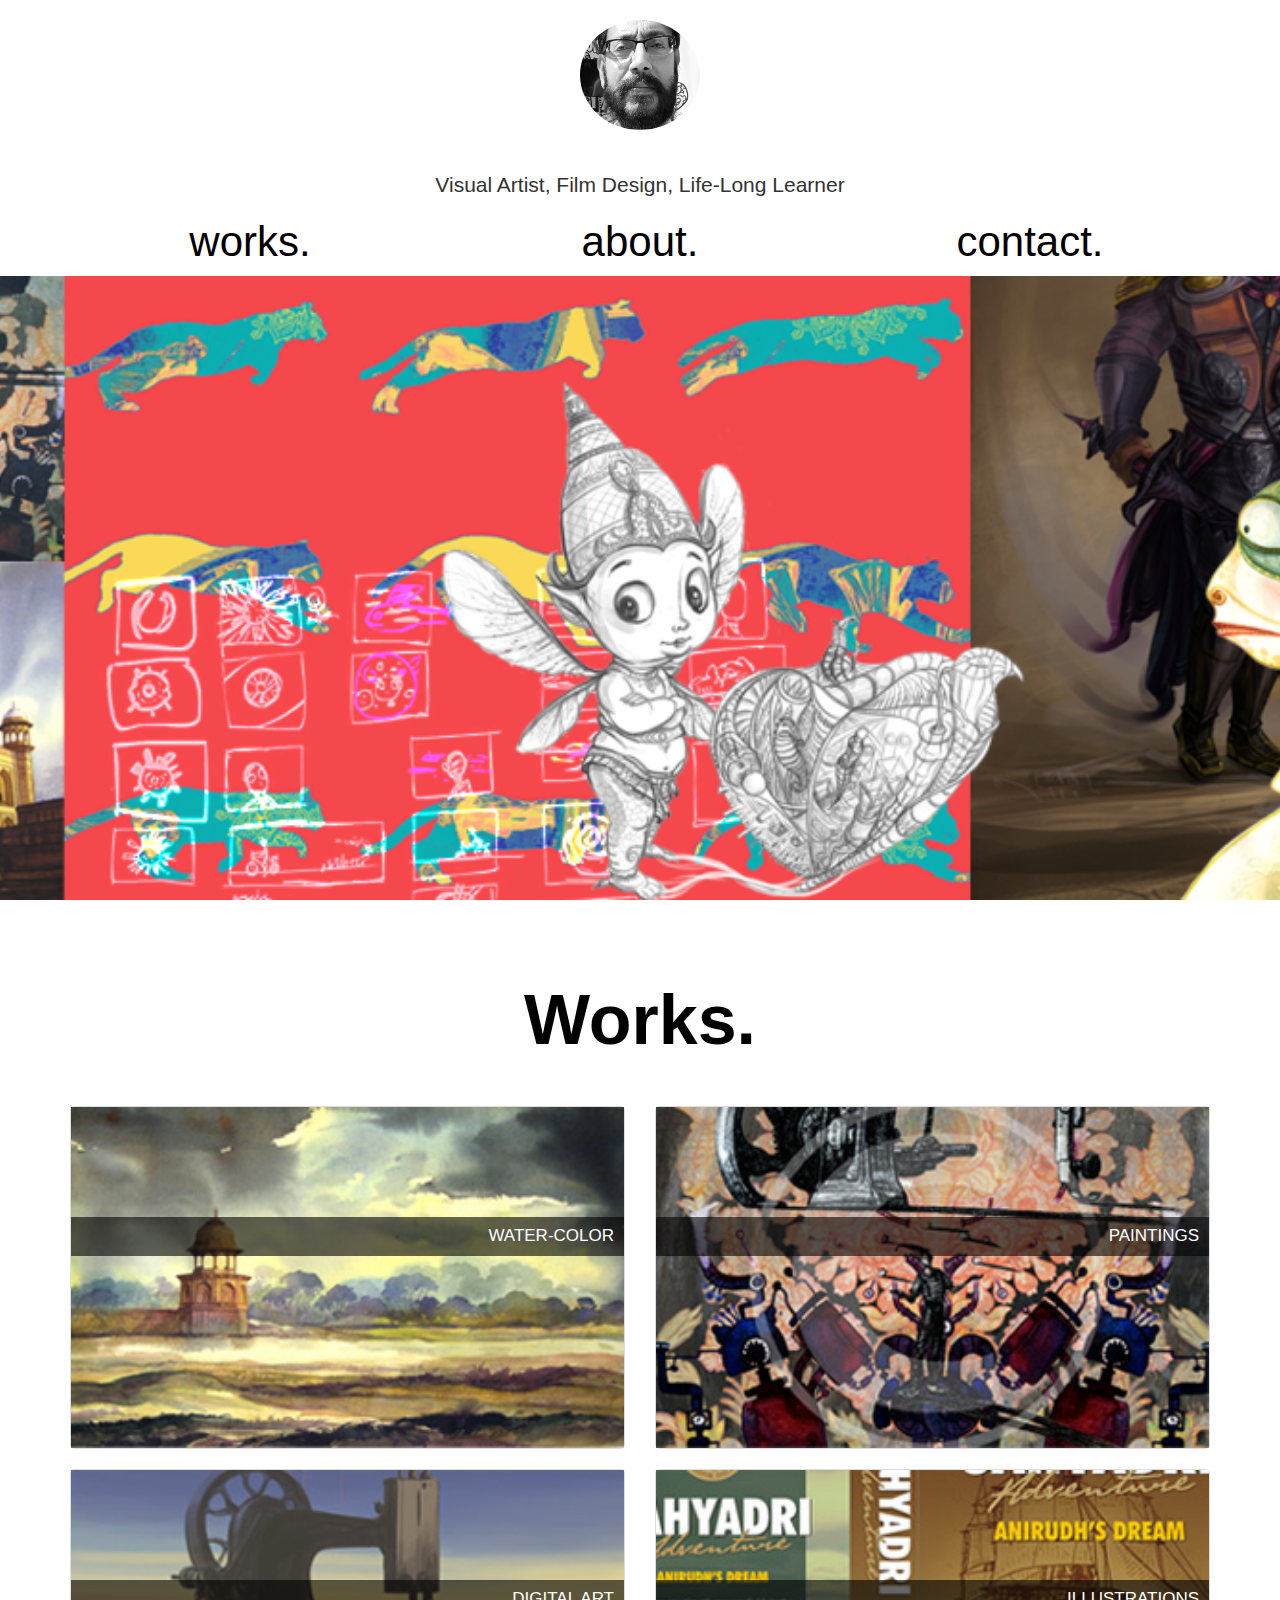
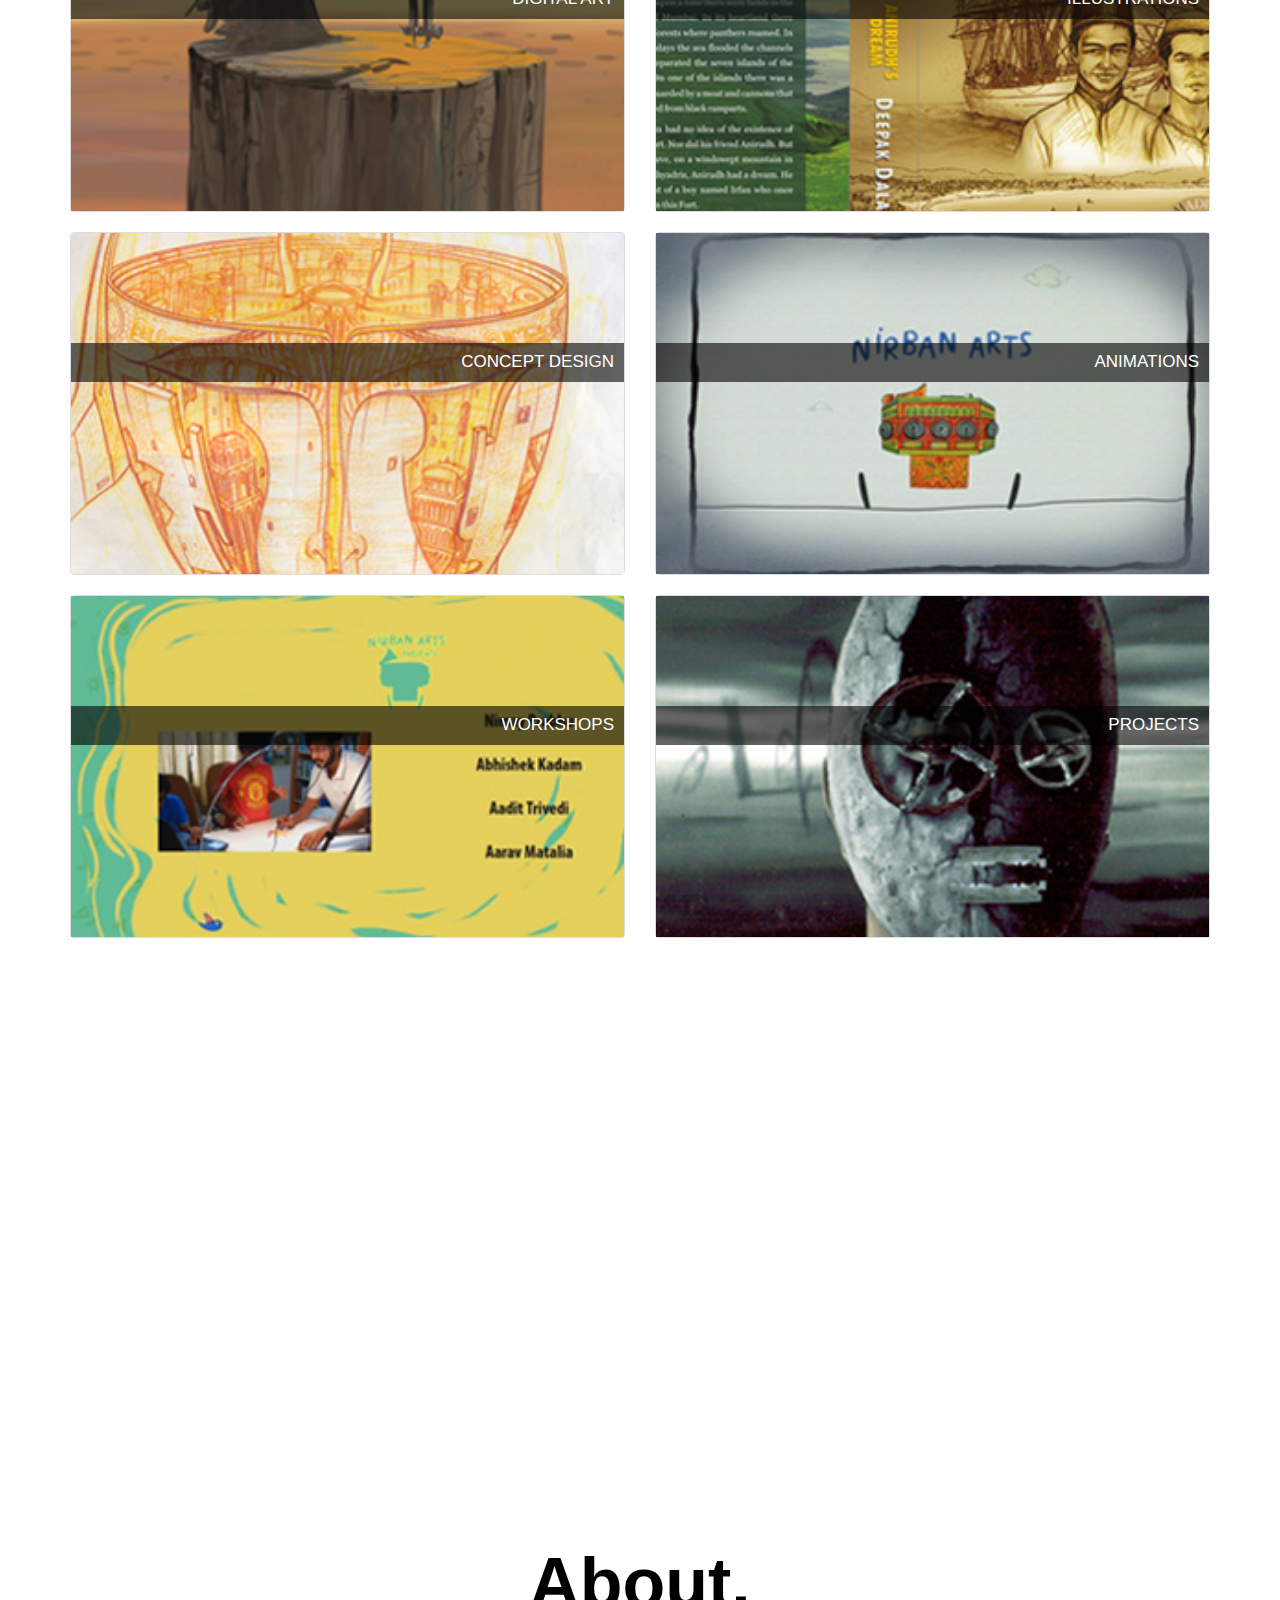
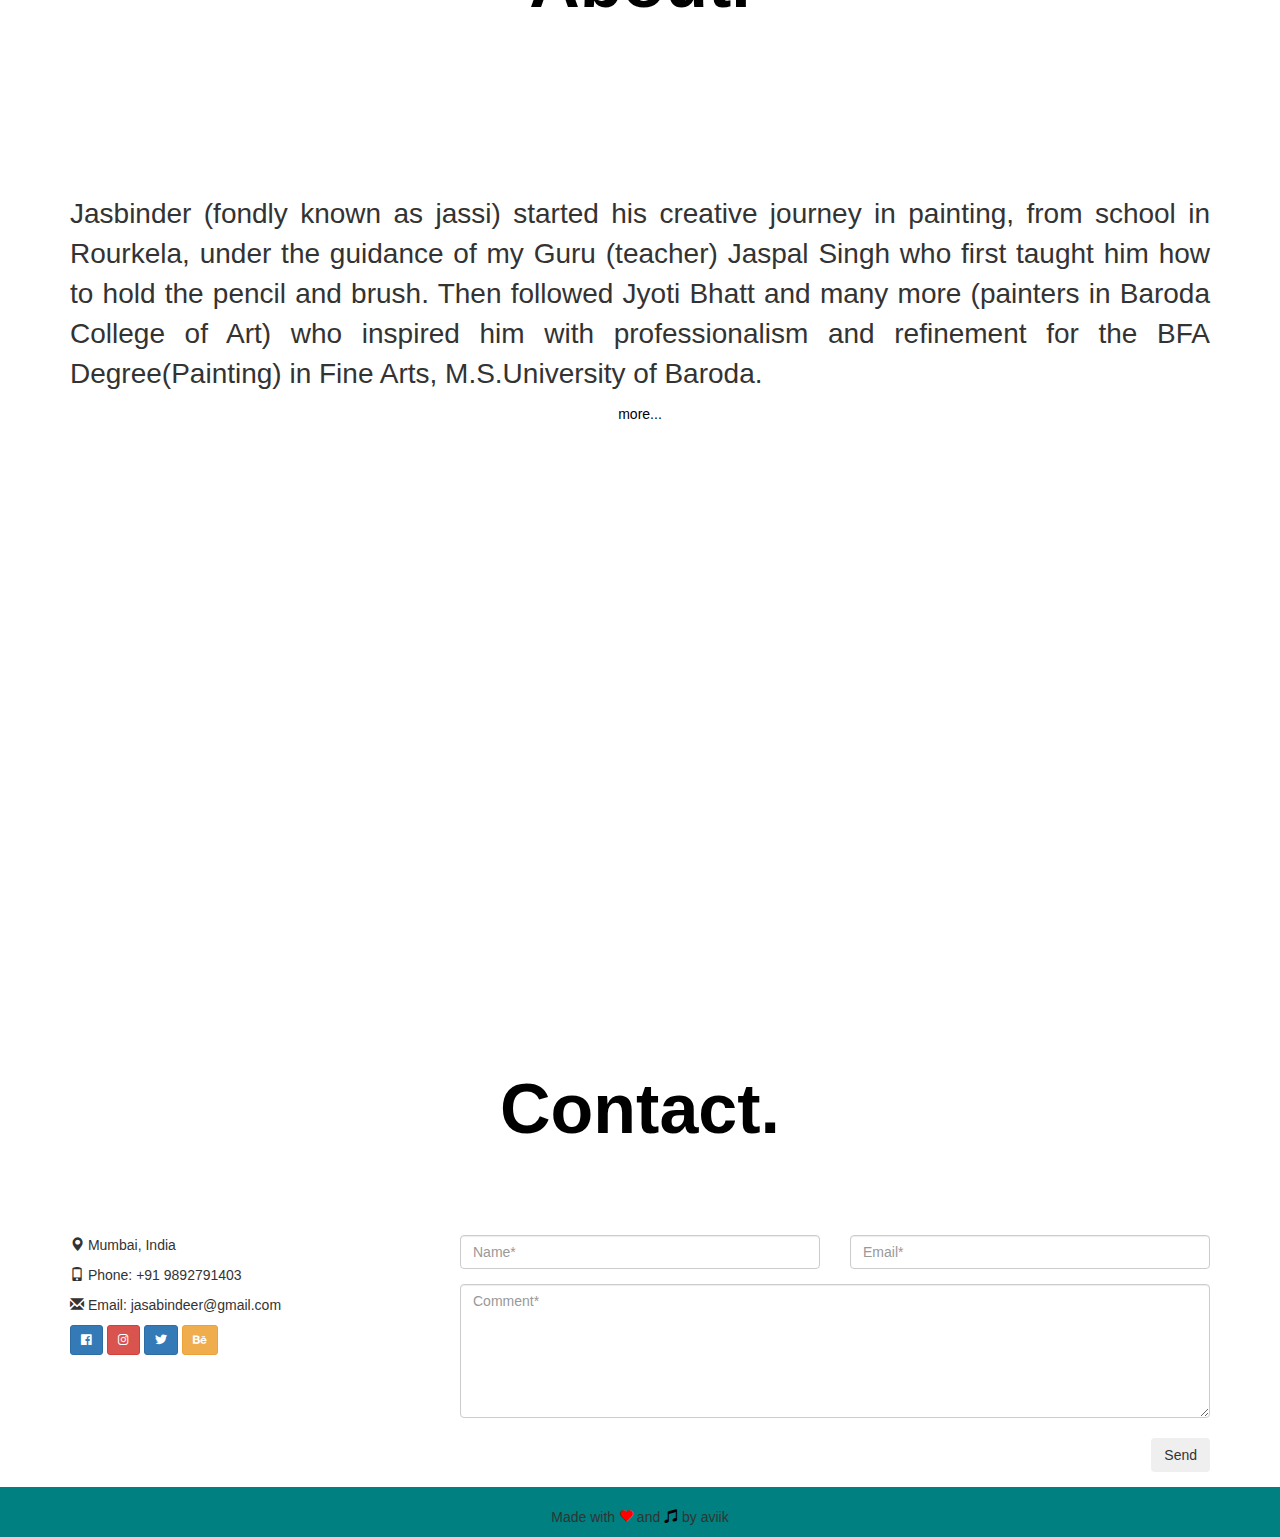
==== commit eb72152d: "updated" ====
--- a/index.html
+++ b/index.html
@@ -181,8 +181,11 @@
 
 
 
-    <section class="about-banner text-center pimg2">
-      <div class="container">
+    <section class="about-banner">
+      <div class="container-fluid">
+        <div class="text-center  pimg2">
+
+        </div>
       </div>
     </section>
 
@@ -194,22 +197,31 @@
     <section class="about-info">
       <div class="container">
         <div class="aboutarea text-center">
-          <span><p style="text-align:justify">Jasbinder (fondly known as Jassi) started his creative journey in painting, in his school in Rourkela,
-            under the guidance of his Guru (teacher) Jaspal Singh who first taught him how to hold the pencil and brush.
-            Then followed Jyoti Bhatt and Vasudeven and Suresh (painters in Baroda College of Art) who inspired him with
-            professionalism and refinement for the BFA Degree in Fine Arts, M.S.University of Baroda. <br>
-            Jassi then did a three-year Diploma in Animation Filmmaking from Zed Institute of Creative Arts at Hyderbad.
-            Victor Arcgansoves, his Russian animation teacher taught him how to makes lines dance while animating. I.S.
-            Mathur and Valadmir Tarasov taught him film making at Hyderabad.<br>
-            Last but not least Simi Nallaseth (Epiphany Films) a filmmaker believed in his work and together, with Simi,
-            Jassi has developed designs and art-driection fore “I” (a rock opera film) and Dream Blanket (3D animated film).<br>
-            Jassi has worked on films, music-videos and tv series. His main interest lies in feature films, short films and music-videos.<br>
-            Clients : Zee Network, Grey Worldwide, UTV Motion Pictures, Epiphany Films as Designer and Art Director.<br>
-            Jassi is teaching Art & Design, 2D and Stopmotion Animation in the school of animation at Whistlingwoods International, Mumbai since the last 6 years.<br>
-            He paints regular in various medium but water color and acrylic are his favourite.<br>
-            <strong>He believes that his soul is “Art”(Paintings, Digital Art, Installation art, Video Art etc) and his body is teaching, making and mentoring “Art in the Motion”.</strong><br></p>
-            <p style="color:red"> Currently developing own Game Art and a 2D Animation short film. </p></span><span><a data-toggle="collapse" href="#demo">more...</a></span>
-            <span id="demo" class="collapse">Lorem ipsum dolor text....</span>
+          <span><p style="text-align:justify">Jasbinder (fondly known as jassi) started his creative journey in painting, from school in
+                  Rourkela, under the guidance of my Guru (teacher) Jaspal Singh who first taught him how to
+                  hold the pencil and brush. Then followed Jyoti Bhatt and many more (painters in Baroda College
+                  of Art) who inspired him with professionalism and refinement for the BFA Degree(Painting) in
+                  Fine Arts, M.S.University of Baroda.</p>
+                  </span><span><a data-toggle="collapse" href="#demo">more...</a></span>
+                  <p id="demo" class="collapse" style="text-align:justify">Jassi then did a three-year Diploma in Animation Filmmaking from Zed Institute of Creative
+                  Arts at Hyderbad. Victor Arcgansoves, my Russian animation teacher taught him how to
+                  makes lines dance while animating. I.S. Mathur and Valadmir Tarasov taught him film making at
+                  Hyderabad.
+                  Last but not least Simi Nallaseth (Epiphany Films) a filmmaker believed in his work and
+                  together, with Simi, Jassi has developed designs and art-direction fore “I” (a rock opera film) and
+                  Dream Blanket (3D animated film).
+                  Jassi had worked on films, music-videos and tv series. His main interest lies in feature films,
+                  short films and music-videos.
+                  Clients : Zee Network, Grey Worldwide, UTV Motion Pictures, Epiphany Films as Designer and
+                  Art Director.
+                  Jassi is teaching Art &amp; Design, 2D and Stopmotion Animation along with mentoring degree
+                  short films in the school of animation at Whistling Woods International, Mumbai since the last 6
+                  years.
+                  He paints regular in various medium but water color and acrylic are his favourite.<br>
+                  <strong>He believes that my soul is “Art”(Paintings, Digital Art, Installation art, Video Art etc) and
+                  body is teaching, making and mentoring “Art in the Motion”.</strong><br>
+                  Currently developing a animation short film and a Game Art Design. And keep participating
+                  group art shows.</p>
         </div>
       </div>
     </section>
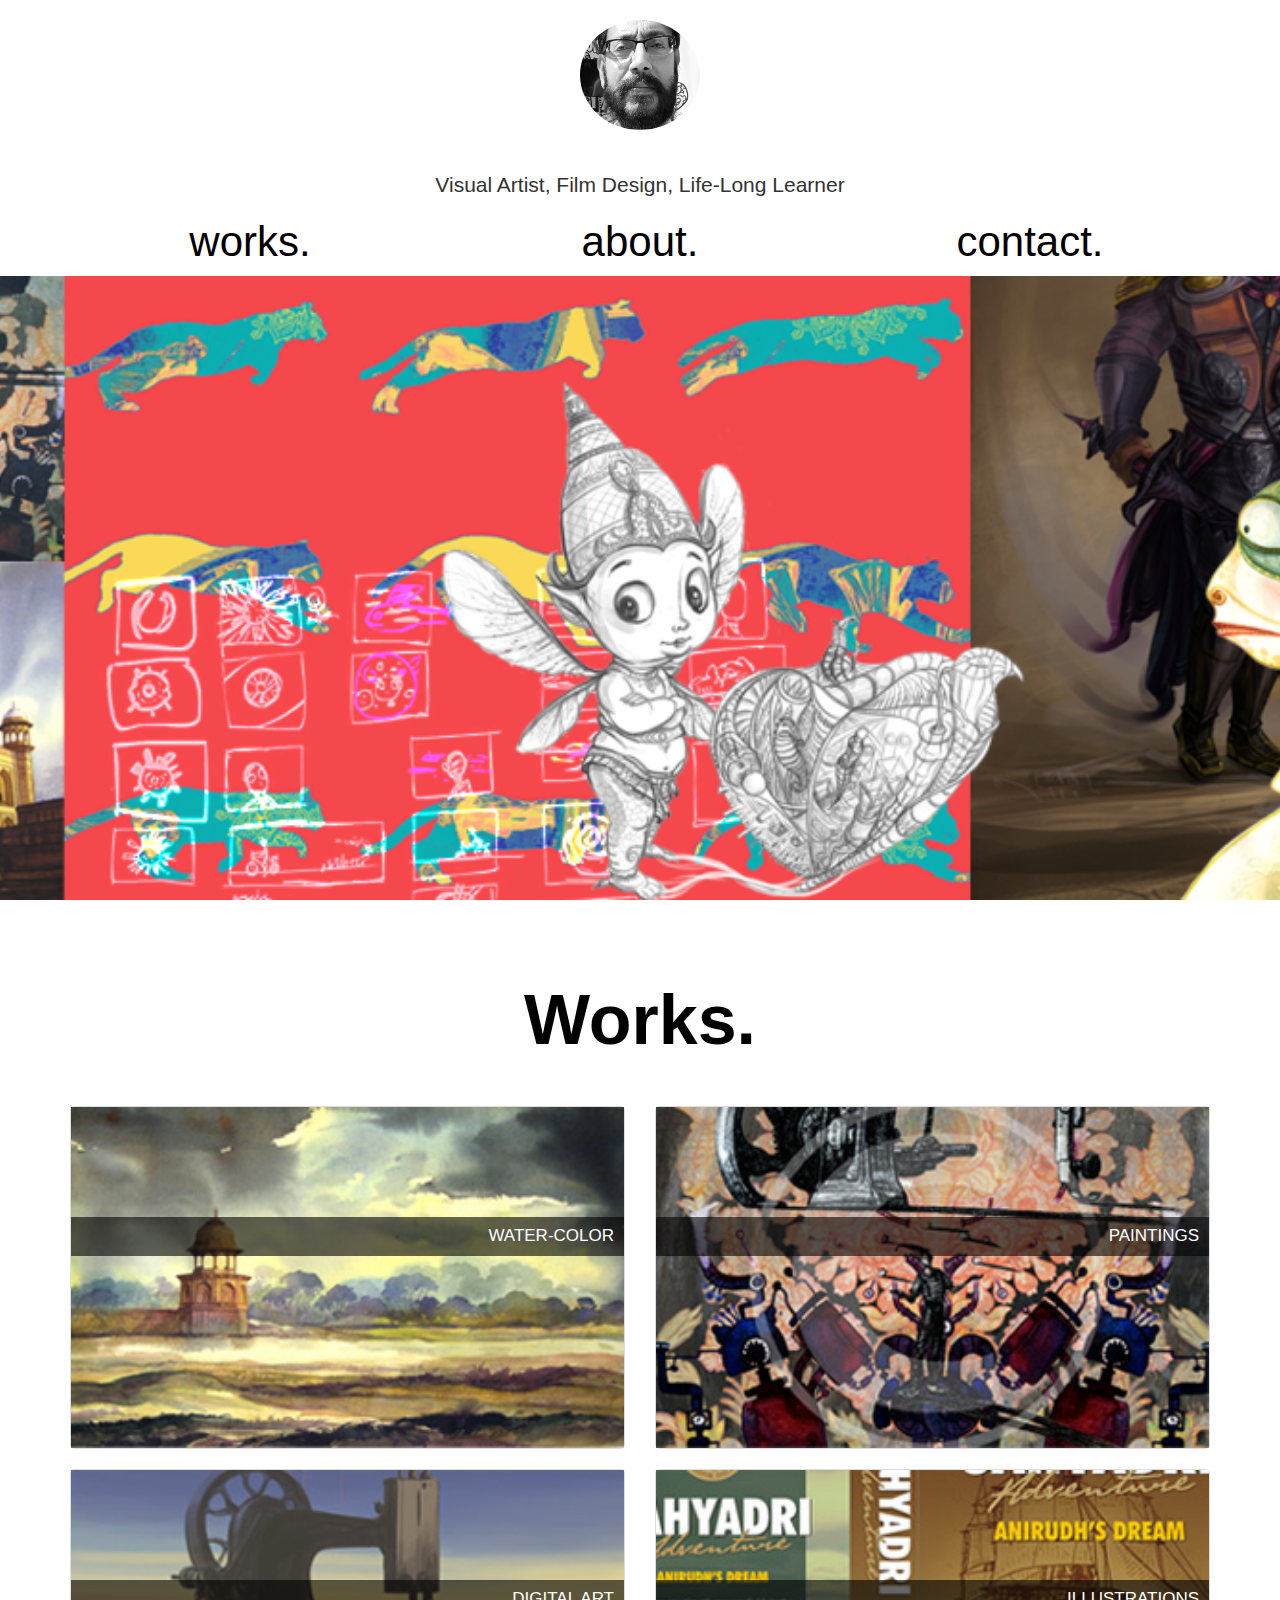
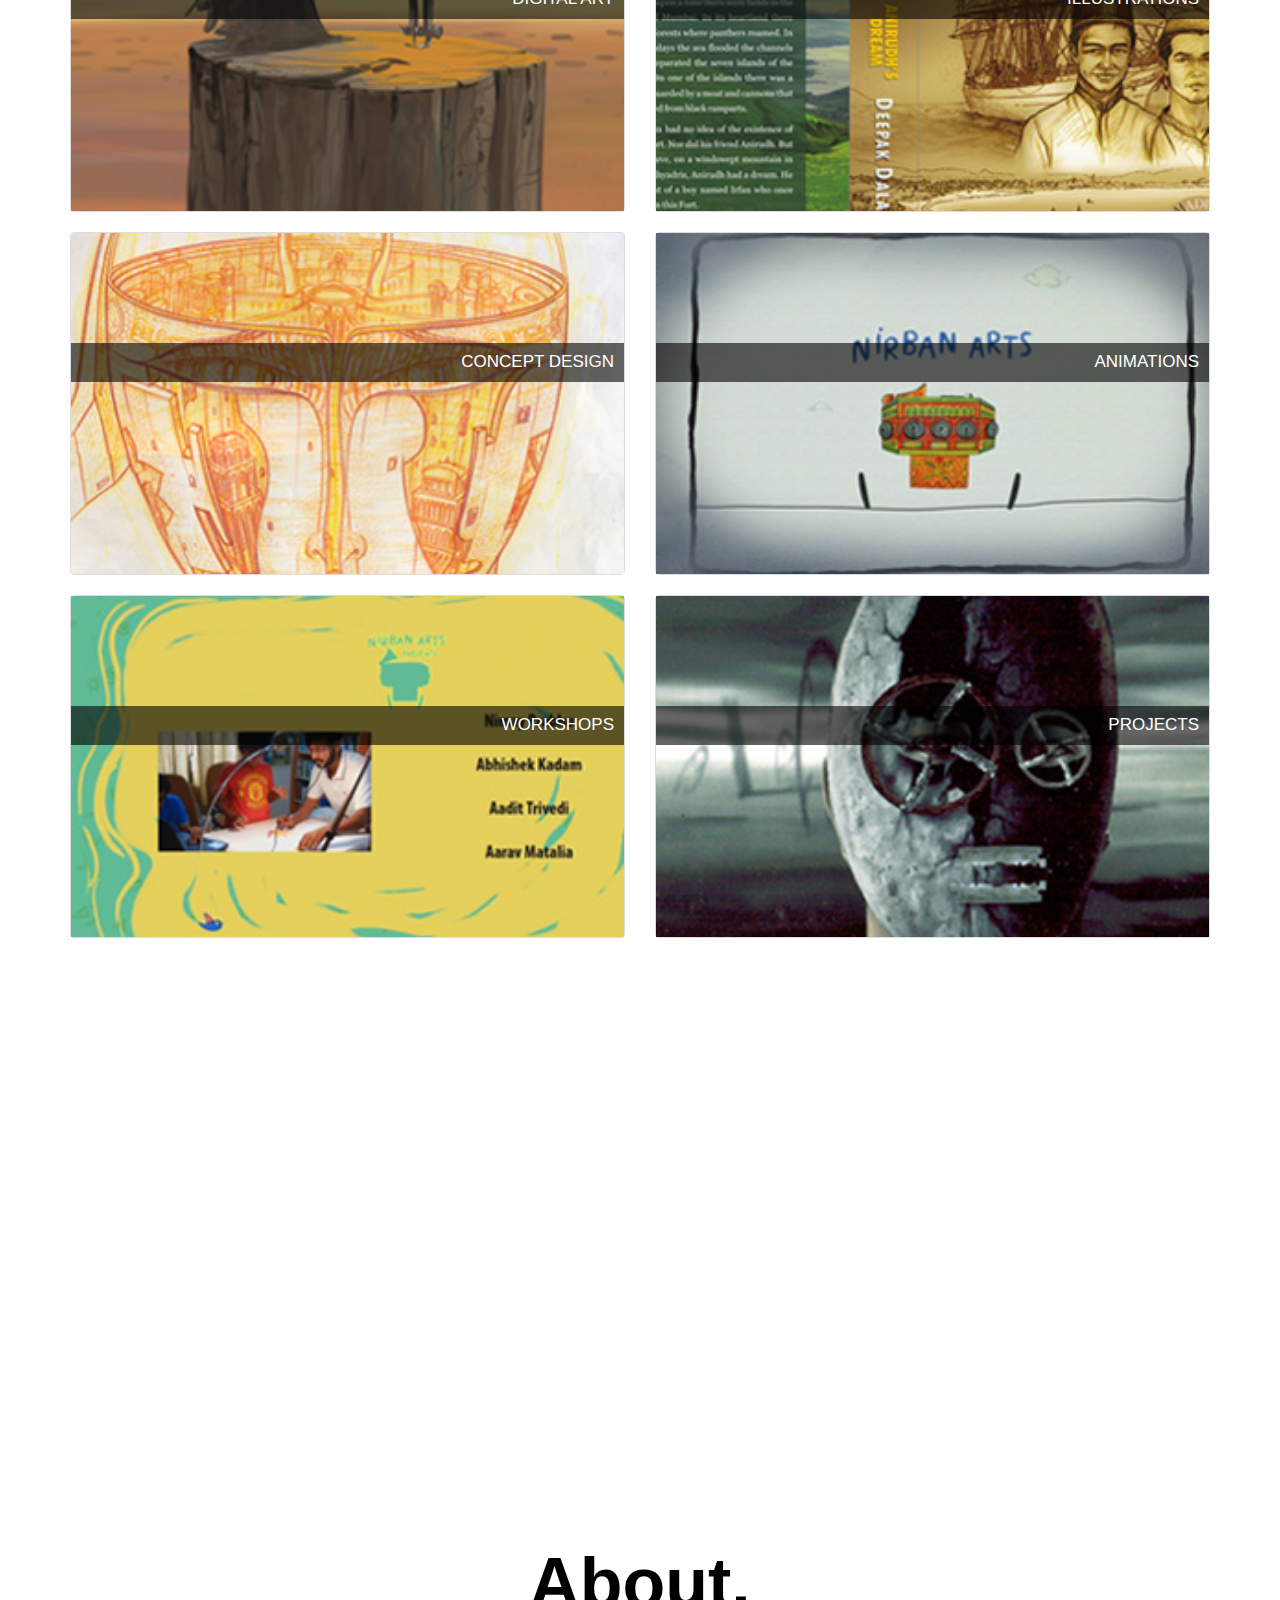
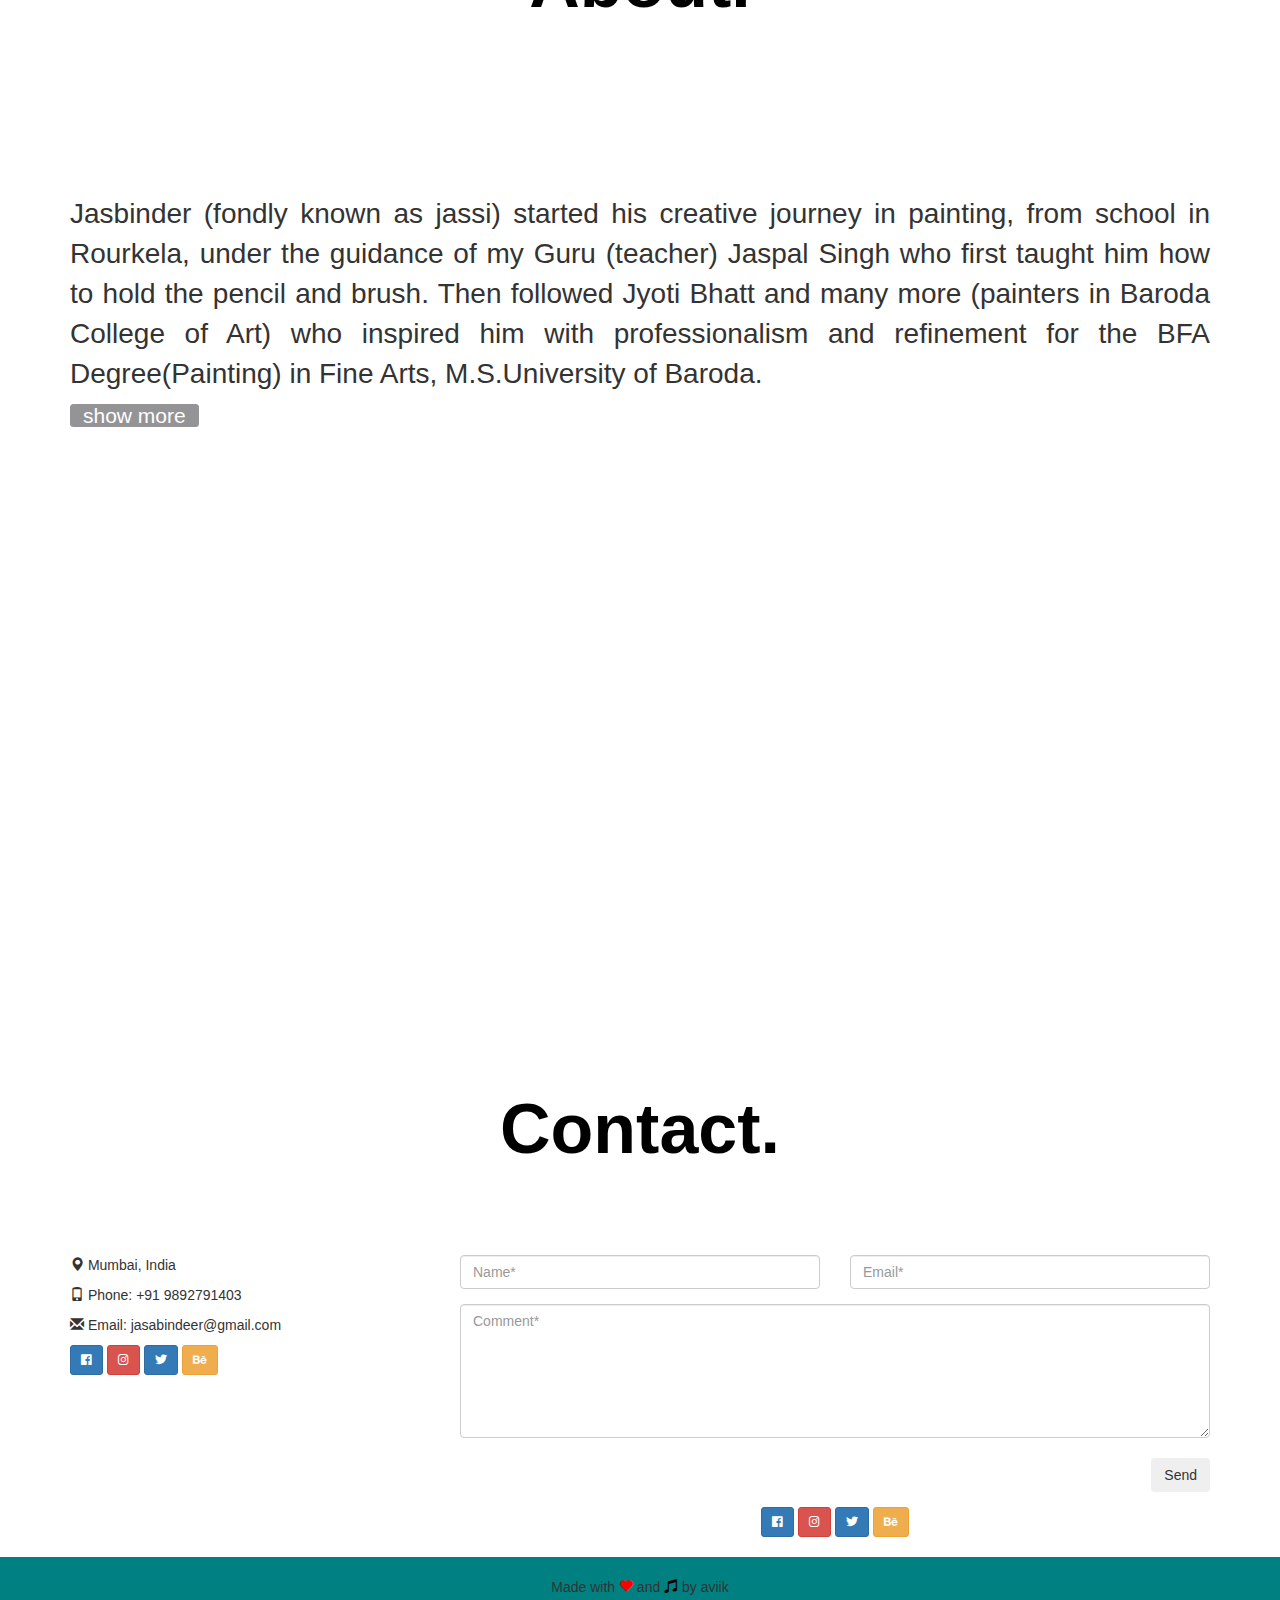
==== commit 61eda066: "update2" ====
--- a/index.html
+++ b/index.html
@@ -14,6 +14,8 @@
     <!-- my styles -->
     <link rel="stylesheet" href="css/style.css">
 
+    <script src="js/jquery-3.2.1.min.js"></script>
+
     <!-- HTML5 shim and Respond.js for IE8 support of HTML5 elements and media queries -->
     <!-- WARNING: Respond.js doesn't work if you view the page via file:// -->
     <!--[if lt IE 9]>
@@ -197,13 +199,12 @@
     <section class="about-info">
       <div class="container">
         <div class="aboutarea text-center">
-          <span><p style="text-align:justify">Jasbinder (fondly known as jassi) started his creative journey in painting, from school in
+          <p id="aboutjas" style="text-align:justify"><span>Jasbinder (fondly known as jassi) started his creative journey in painting, from school in
                   Rourkela, under the guidance of my Guru (teacher) Jaspal Singh who first taught him how to
                   hold the pencil and brush. Then followed Jyoti Bhatt and many more (painters in Baroda College
                   of Art) who inspired him with professionalism and refinement for the BFA Degree(Painting) in
-                  Fine Arts, M.S.University of Baroda.</p>
-                  </span><span><a data-toggle="collapse" href="#demo">more...</a></span>
-                  <p id="demo" class="collapse" style="text-align:justify">Jassi then did a three-year Diploma in Animation Filmmaking from Zed Institute of Creative
+                  Fine Arts, M.S.University of Baroda.</span><span><br><a id="mytoggy" class="togbutton" href="#demonstrate"> show more</a></span>
+                  <span id="demonstrate" class="collapsable" style="text-align:justify">Jassi then did a three-year Diploma in Animation Filmmaking from Zed Institute of Creative
                   Arts at Hyderbad. Victor Arcgansoves, my Russian animation teacher taught him how to
                   makes lines dance while animating. I.S. Mathur and Valadmir Tarasov taught him film making at
                   Hyderabad.
@@ -221,7 +222,7 @@
                   <strong>He believes that my soul is “Art”(Paintings, Digital Art, Installation art, Video Art etc) and
                   body is teaching, making and mentoring “Art in the Motion”.</strong><br>
                   Currently developing a animation short film and a Game Art Design. And keep participating
-                  group art shows.</p>
+                  group art shows.</span><br> <span ><a id="mytoggy2" class="togbutton" href="#aboutheader" > show less</a></span></p>
         </div>
       </div>
     </section>
@@ -270,25 +271,31 @@
       <!-- <p class="text-center"><em>We love our fans!</em></p> -->
       <div class="row test">
         <div class="col-md-4">
-          <!-- <p>Fan? Drop a note.</p> -->
-          <p><span class="glyphicon glyphicon-map-marker"></span> Mumbai, India</p>
-          <p><span class="glyphicon glyphicon-phone"></span> Phone:  +91 9892791403</p>
-          <p><span class="glyphicon glyphicon-envelope"></span> Email: jasabindeer@gmail.com</p>
+          <div class="address-area">
+            <!-- <p>Fan? Drop a note.</p> -->
+            <p><span class="glyphicon glyphicon-map-marker"></span> Mumbai, India</p>
+            <p><span class="glyphicon glyphicon-phone"></span> Phone:  +91 9892791403</p>
+            <p><span class="glyphicon glyphicon-envelope"></span> Email: jasabindeer@gmail.com</p>
+          </div>
+
           <div class="bottom">
-                    <a class="btn btn-primary btn-twitter btn-sm" href="https://twitter.com/LoCo_MosQuito">
-                        <i class="fab fa-facebook"></i>
-                    </a>
-                    <a class="btn btn-danger btn-sm" rel="publisher"
-                       href="https://twitter.com/LoCo_MosQuito">
-                        <i class="fab fa-instagram"></i>
-                    </a>
-                    <a class="btn btn-primary btn-sm" rel="publisher"
-                       href="https://twitter.com/LoCo_MosQuito">
-                        <i class="fab fa-twitter"></i>
-                    </a>
-                    <a class="btn btn-warning btn-sm" rel="publisher" href="https://twitter.com/LoCo_MosQuito">
-                        <i class="fab fa-behance"></i>
-                    </a>
+            <div class="icon-area-desktop">
+              <a class="btn btn-primary btn-twitter btn-sm" href="https://twitter.com/LoCo_MosQuito">
+                  <i class="fab fa-facebook"></i>
+              </a>
+              <a class="btn btn-danger btn-sm" rel="publisher"
+                 href="https://twitter.com/LoCo_MosQuito">
+                  <i class="fab fa-instagram"></i>
+              </a>
+              <a class="btn btn-primary btn-sm" rel="publisher"
+                 href="https://twitter.com/LoCo_MosQuito">
+                  <i class="fab fa-twitter"></i>
+              </a>
+              <a class="btn btn-warning btn-sm" rel="publisher" href="https://twitter.com/LoCo_MosQuito">
+                  <i class="fab fa-behance"></i>
+              </a>
+            </div>
+
           </div>
         </div>
         <div class="col-md-8">
@@ -310,6 +317,25 @@
               </div>
             </div>
             </form>
+            <div class="bottom text-center">
+              <div class="icon-area-mobile">
+                <a class="btn btn-primary btn-twitter btn-sm" href="https://twitter.com/LoCo_MosQuito">
+                    <i class="fab fa-facebook"></i>
+                </a>
+                <a class="btn btn-danger btn-sm" rel="publisher"
+                   href="https://twitter.com/LoCo_MosQuito">
+                    <i class="fab fa-instagram"></i>
+                </a>
+                <a class="btn btn-primary btn-sm" rel="publisher"
+                   href="https://twitter.com/LoCo_MosQuito">
+                    <i class="fab fa-twitter"></i>
+                </a>
+                <a class="btn btn-warning btn-sm" rel="publisher" href="https://twitter.com/LoCo_MosQuito">
+                    <i class="fab fa-behance"></i>
+                </a>
+              </div>
+
+            </div>
 
         </div>
       </div>
@@ -330,7 +356,7 @@
       </div>
     </footer>
 
-
+    <script src="js/show_hide.js"></script>
 
     <!-- jQuery (necessary for Bootstrap's JavaScript plugins) -->
     <script src="https://ajax.googleapis.com/ajax/libs/jquery/1.12.4/jquery.min.js"></script>
--- a/css/style.css
+++ b/css/style.css
@@ -73,10 +73,46 @@
   filter: grayscale(0);
 }
 
-
+.togbutton{
+  background-color: #949496;
+  padding-right: 13px;
+  padding-left: 13px;
+  font-size: 0.75em;
+  border-radius: 3.5px;
+  text-decoration: none;
+  color: white;
+}
+.togbutton span a:hover{
+  text-decoration: none;
+  color: white;
+  box-shadow: 3px 2px (0,0,0,0.4);
+}
 
 
 footer{
   background-color: teal;
   padding-top: 20px;
 }
+
+
+@media only screen and (max-width: 575.98px) {
+  .major-label{
+    font-size: 2em;
+    text-transform: uppercase;
+  }
+  .minor-label{
+    font-size: 2em;
+    text-transform: lowercase;
+  }
+  .minor-label h2 {
+    background-color: #949496
+  }
+
+  #aboutjas{
+    font-size: 2vh;
+
+  }
+
+
+
+}
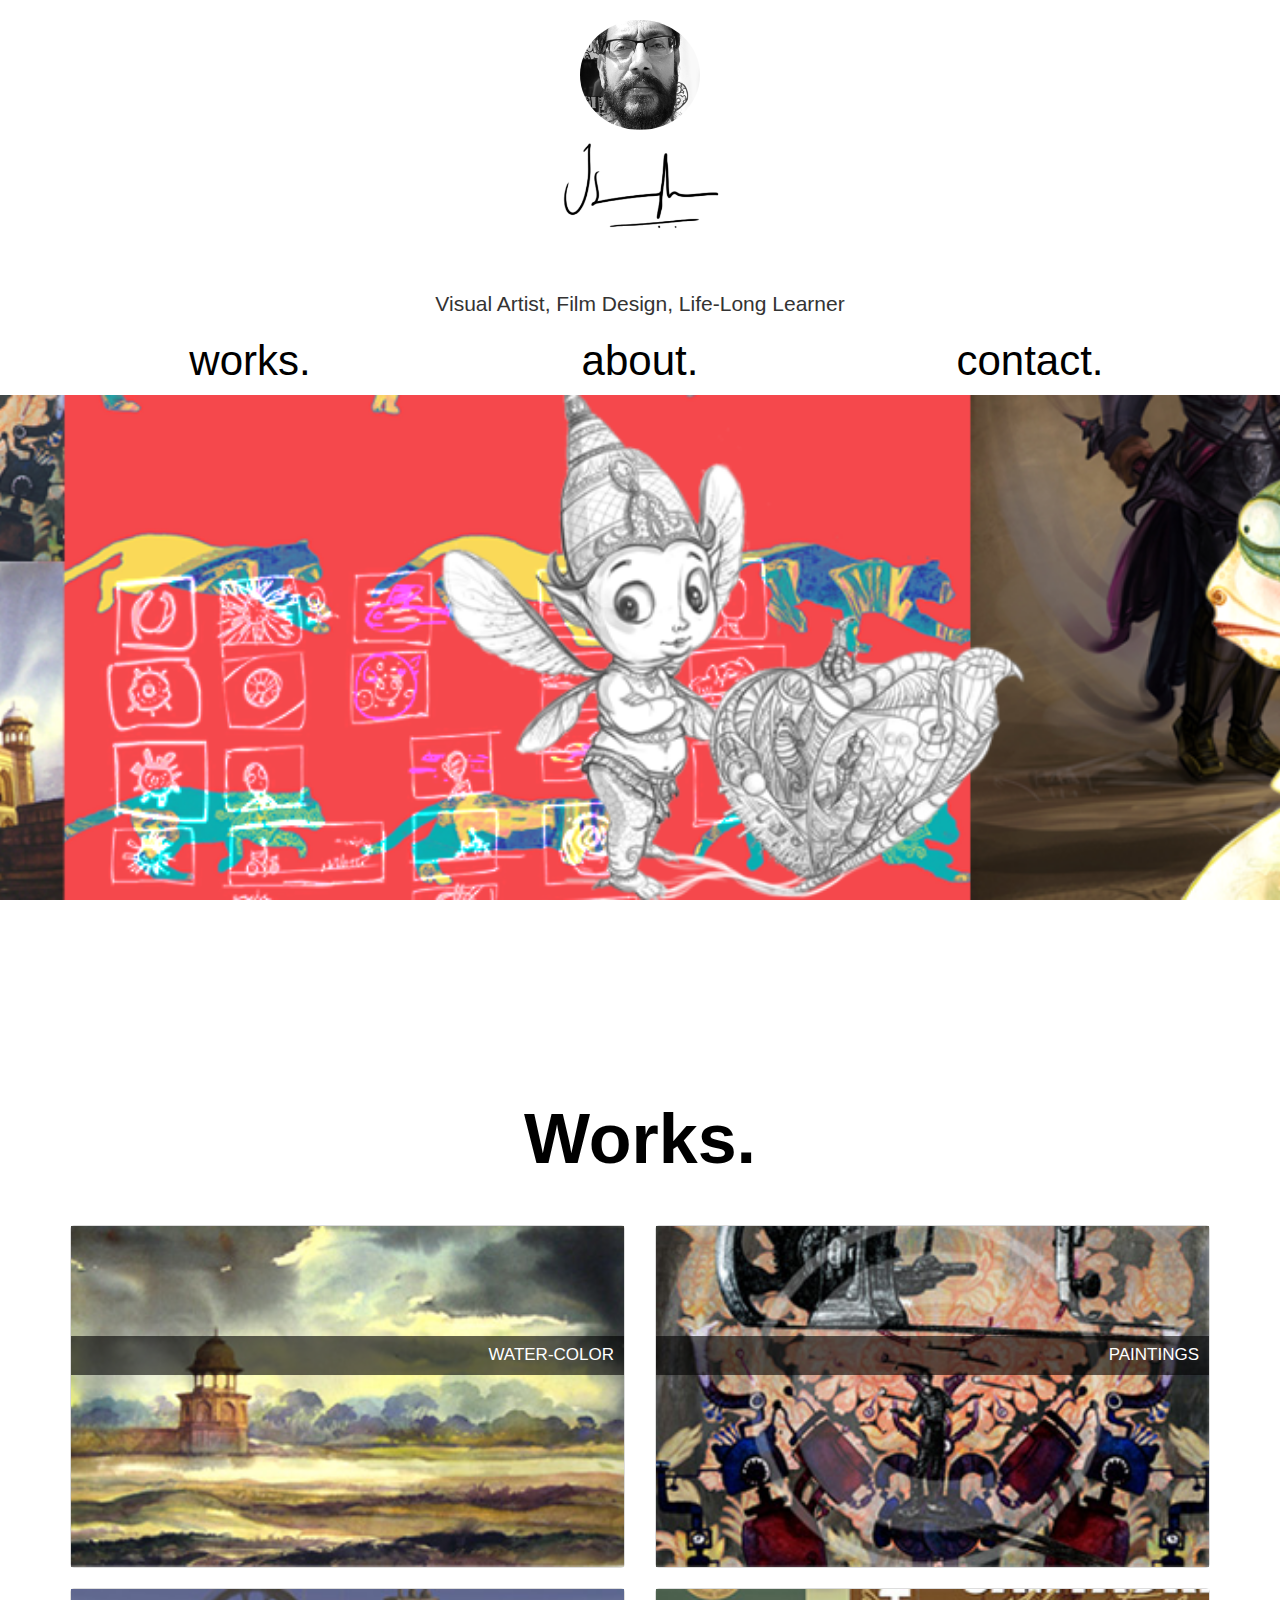
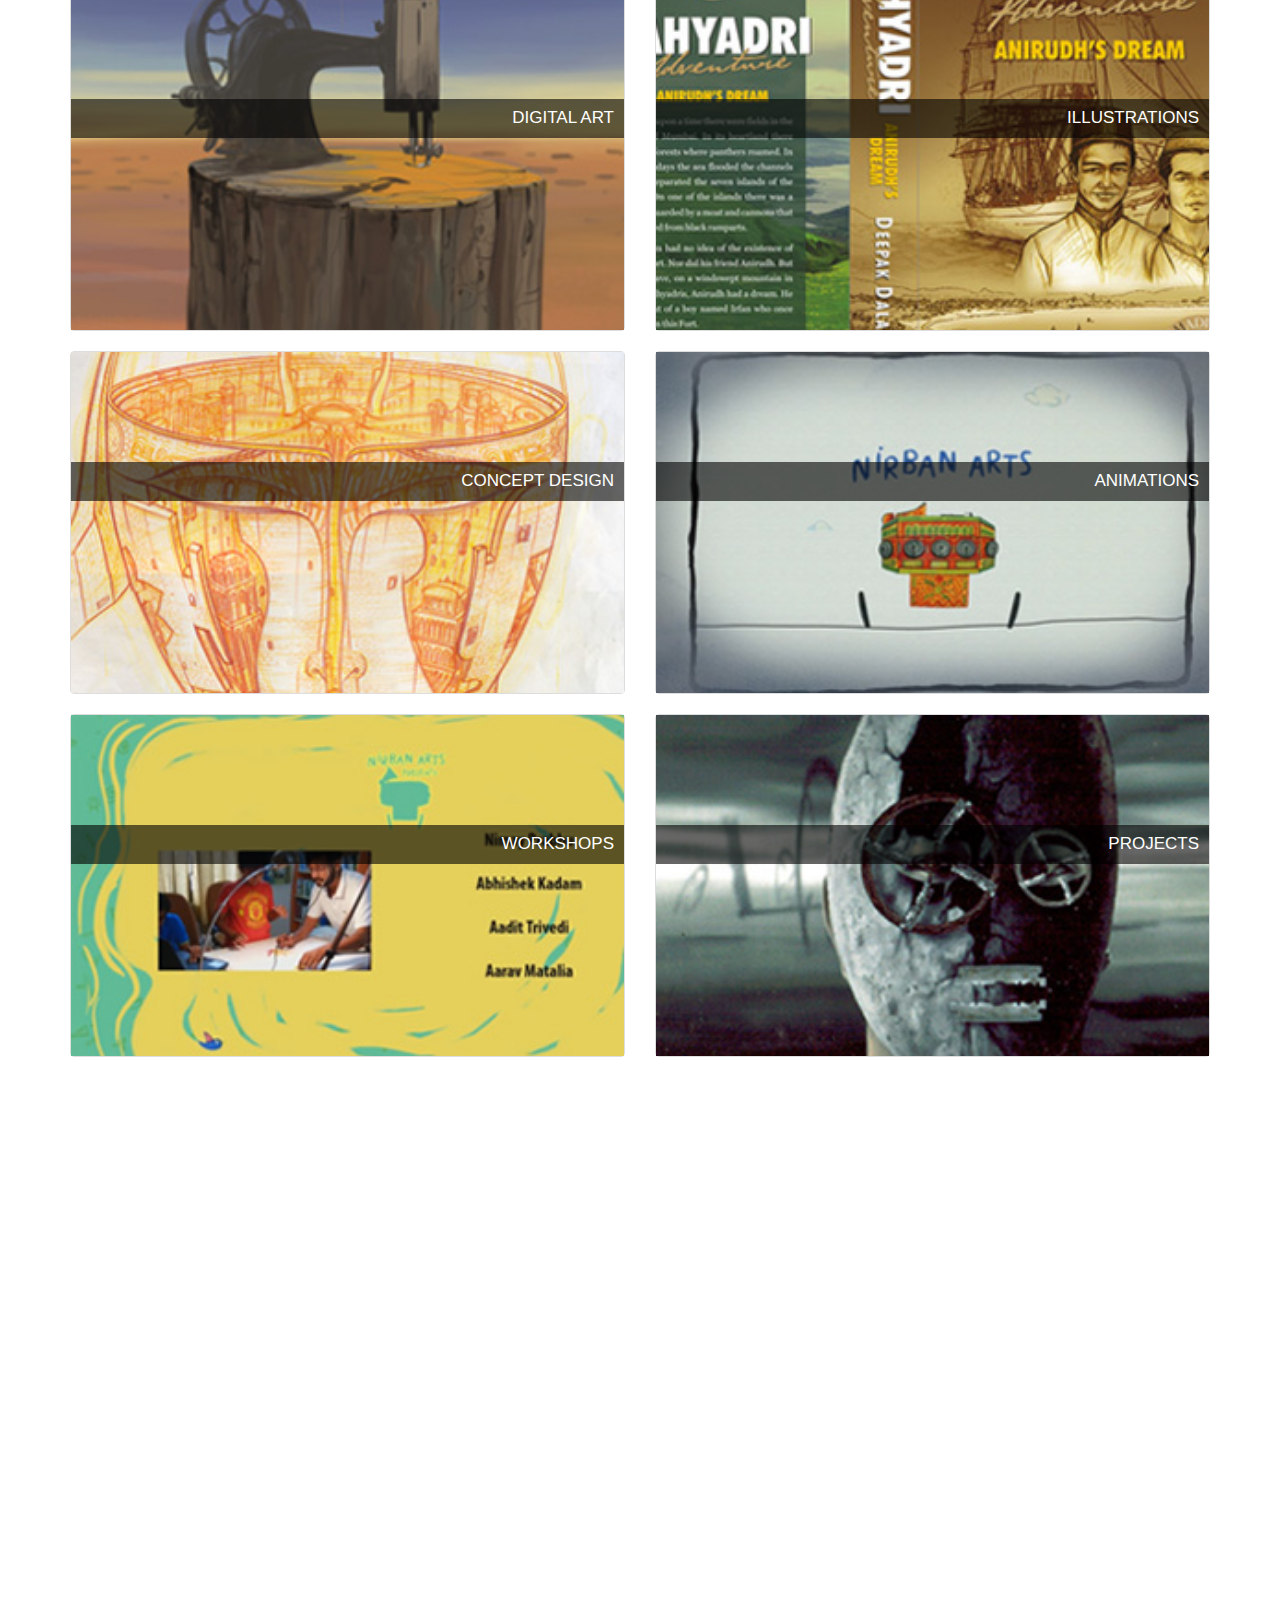
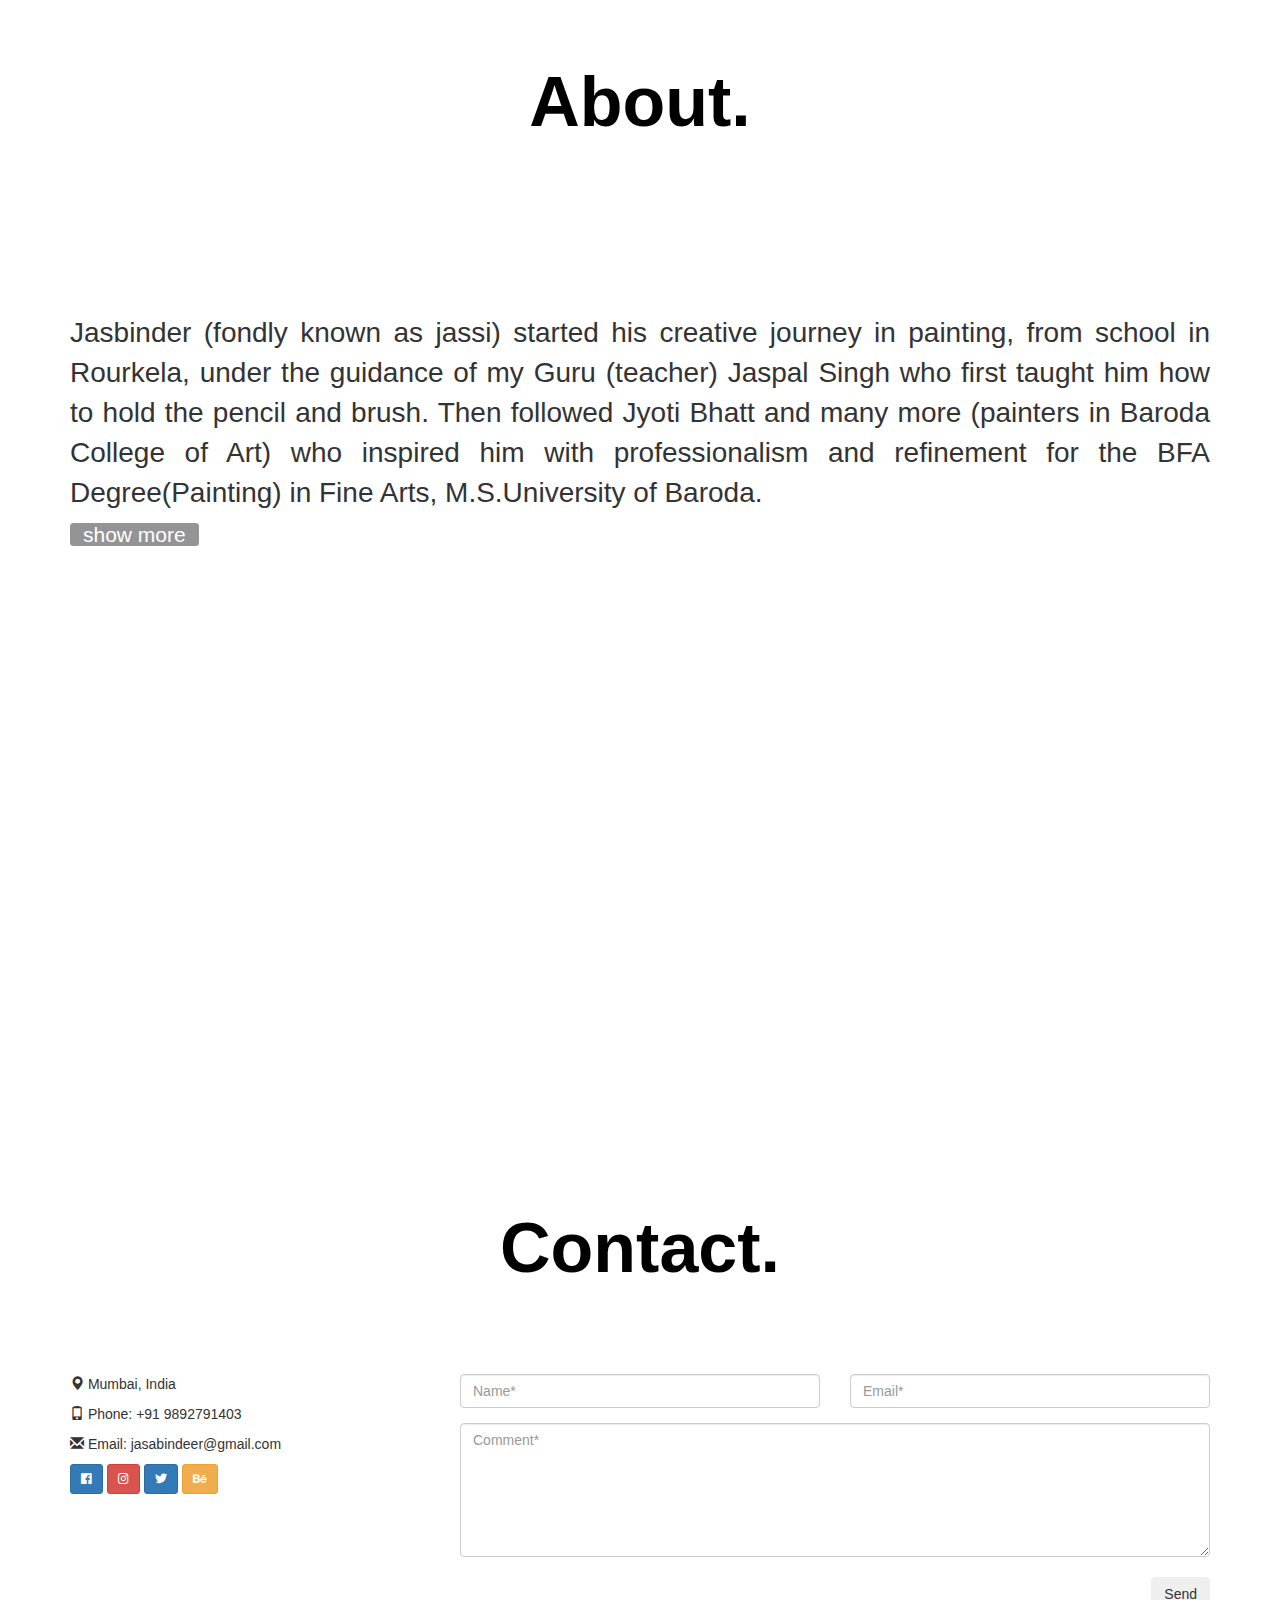
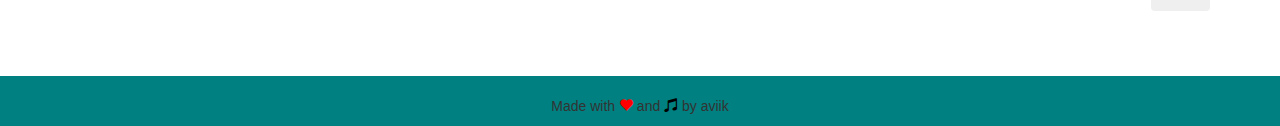
==== commit 43c15783: "UP" ====
--- a/index.html
+++ b/index.html
@@ -29,9 +29,13 @@
 
     <header class="heads text-center">
       <div class="container">
-        <figure>
-          <img  src="img/js_profilePic.jpg" alt="" style="width: 120px; height:110px; border-radius: 50%; margin-top: 20px; ">
-        </figure>
+        <div class="profile-area">
+          <figure>
+            <img  src="img/js_profilePic.jpg" alt="jasbinder profile picture" style="width: 120px; height:110px; border-radius: 50%; margin-top: 20px; "><br>
+            <img id="signture" src="img/Art_signature.png" alt="jasbinder signature">
+          </figure>
+        </div>
+
         <br>
         <br>
         <p class="lead">Visual Artist, Film Design, Life-Long Learner</p>
--- a/css/style.css
+++ b/css/style.css
@@ -94,6 +94,9 @@
   padding-top: 20px;
 }
 
+#signture{
+  width: 200px;
+}
 
 @media only screen and (max-width: 575.98px) {
   .major-label{
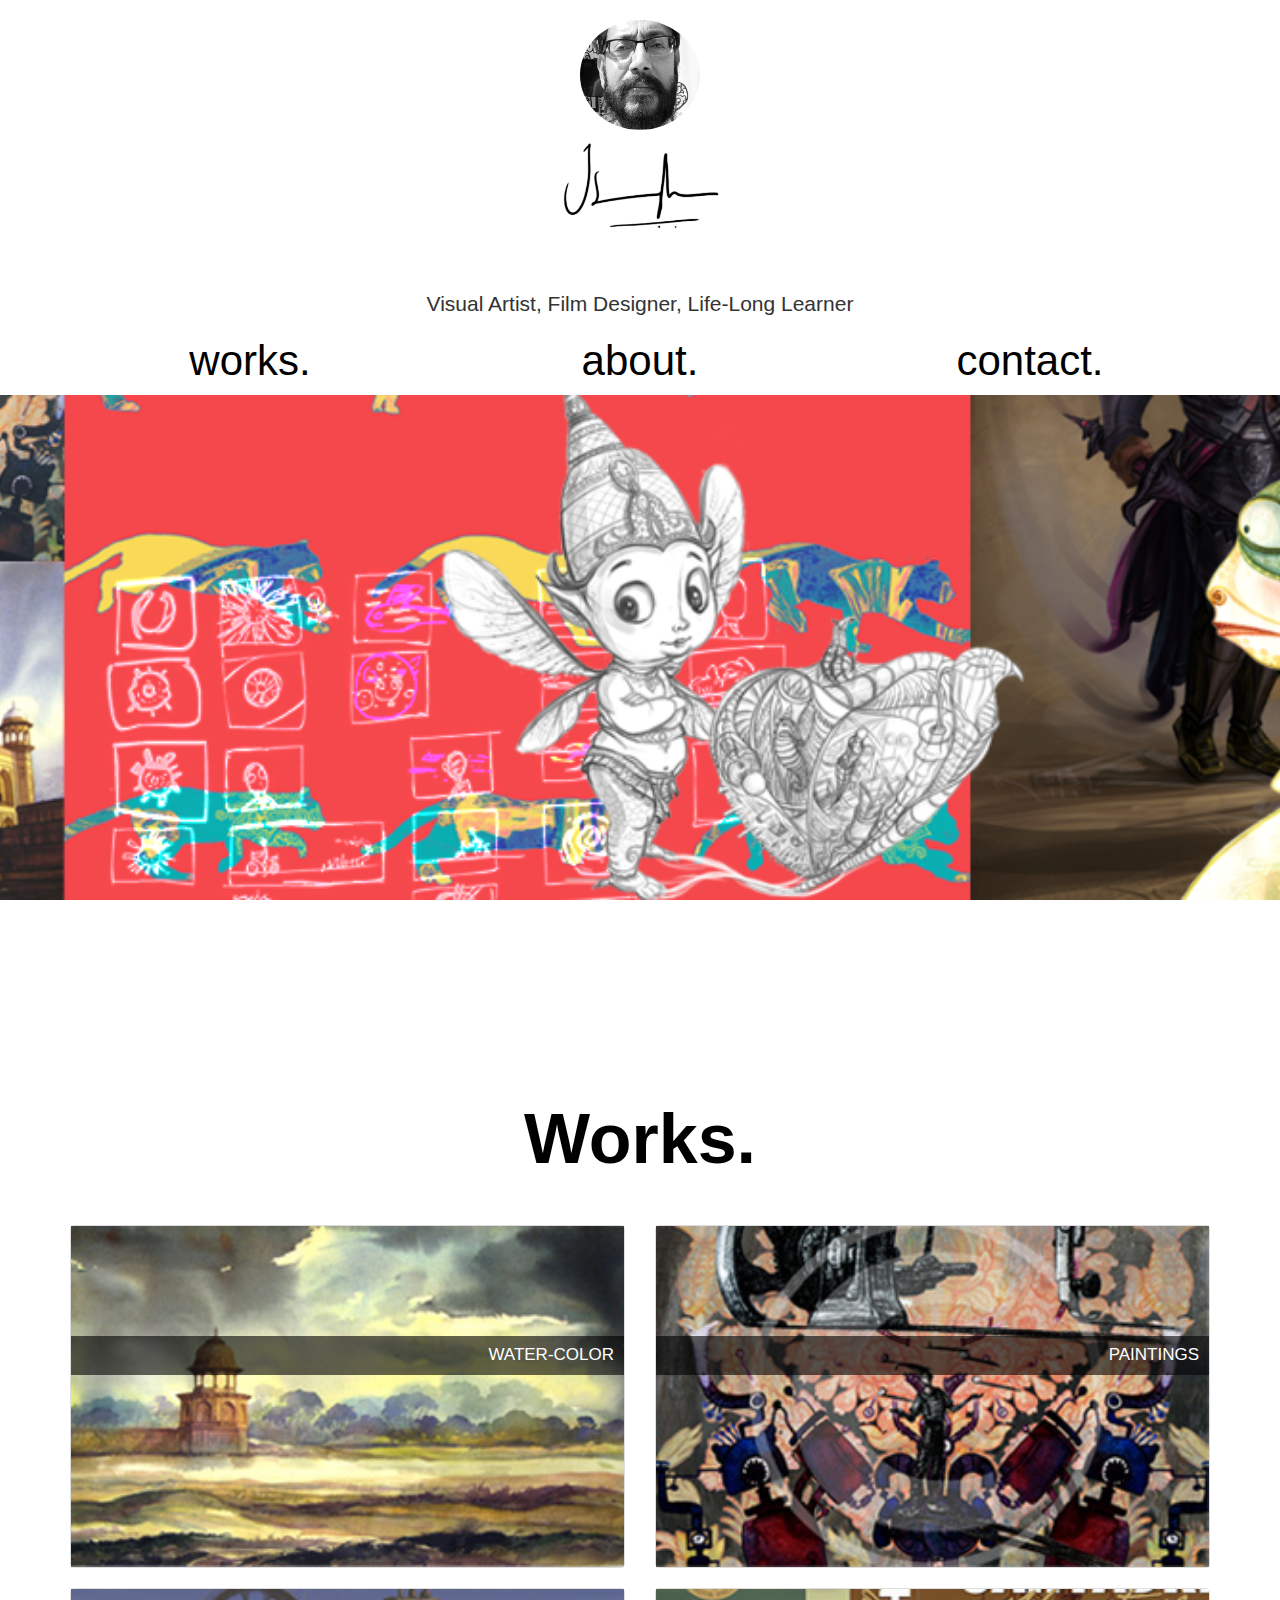
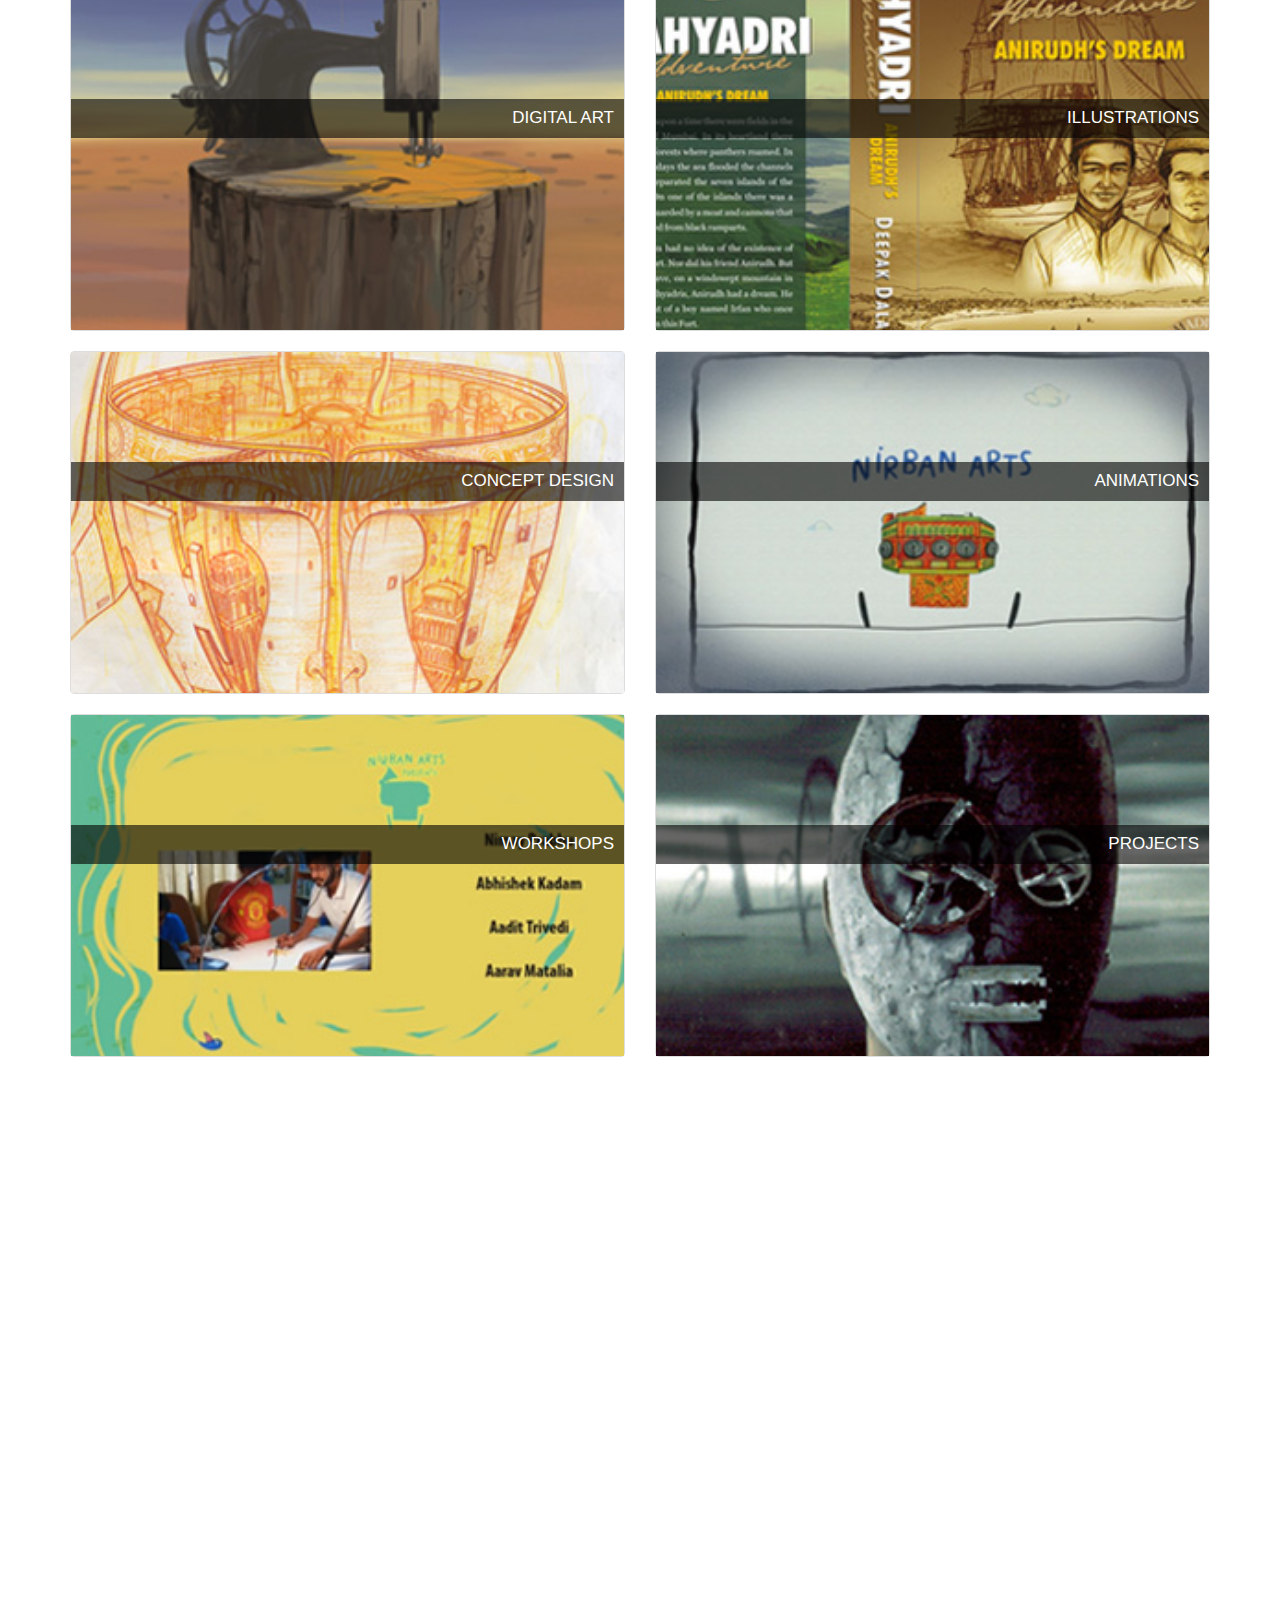
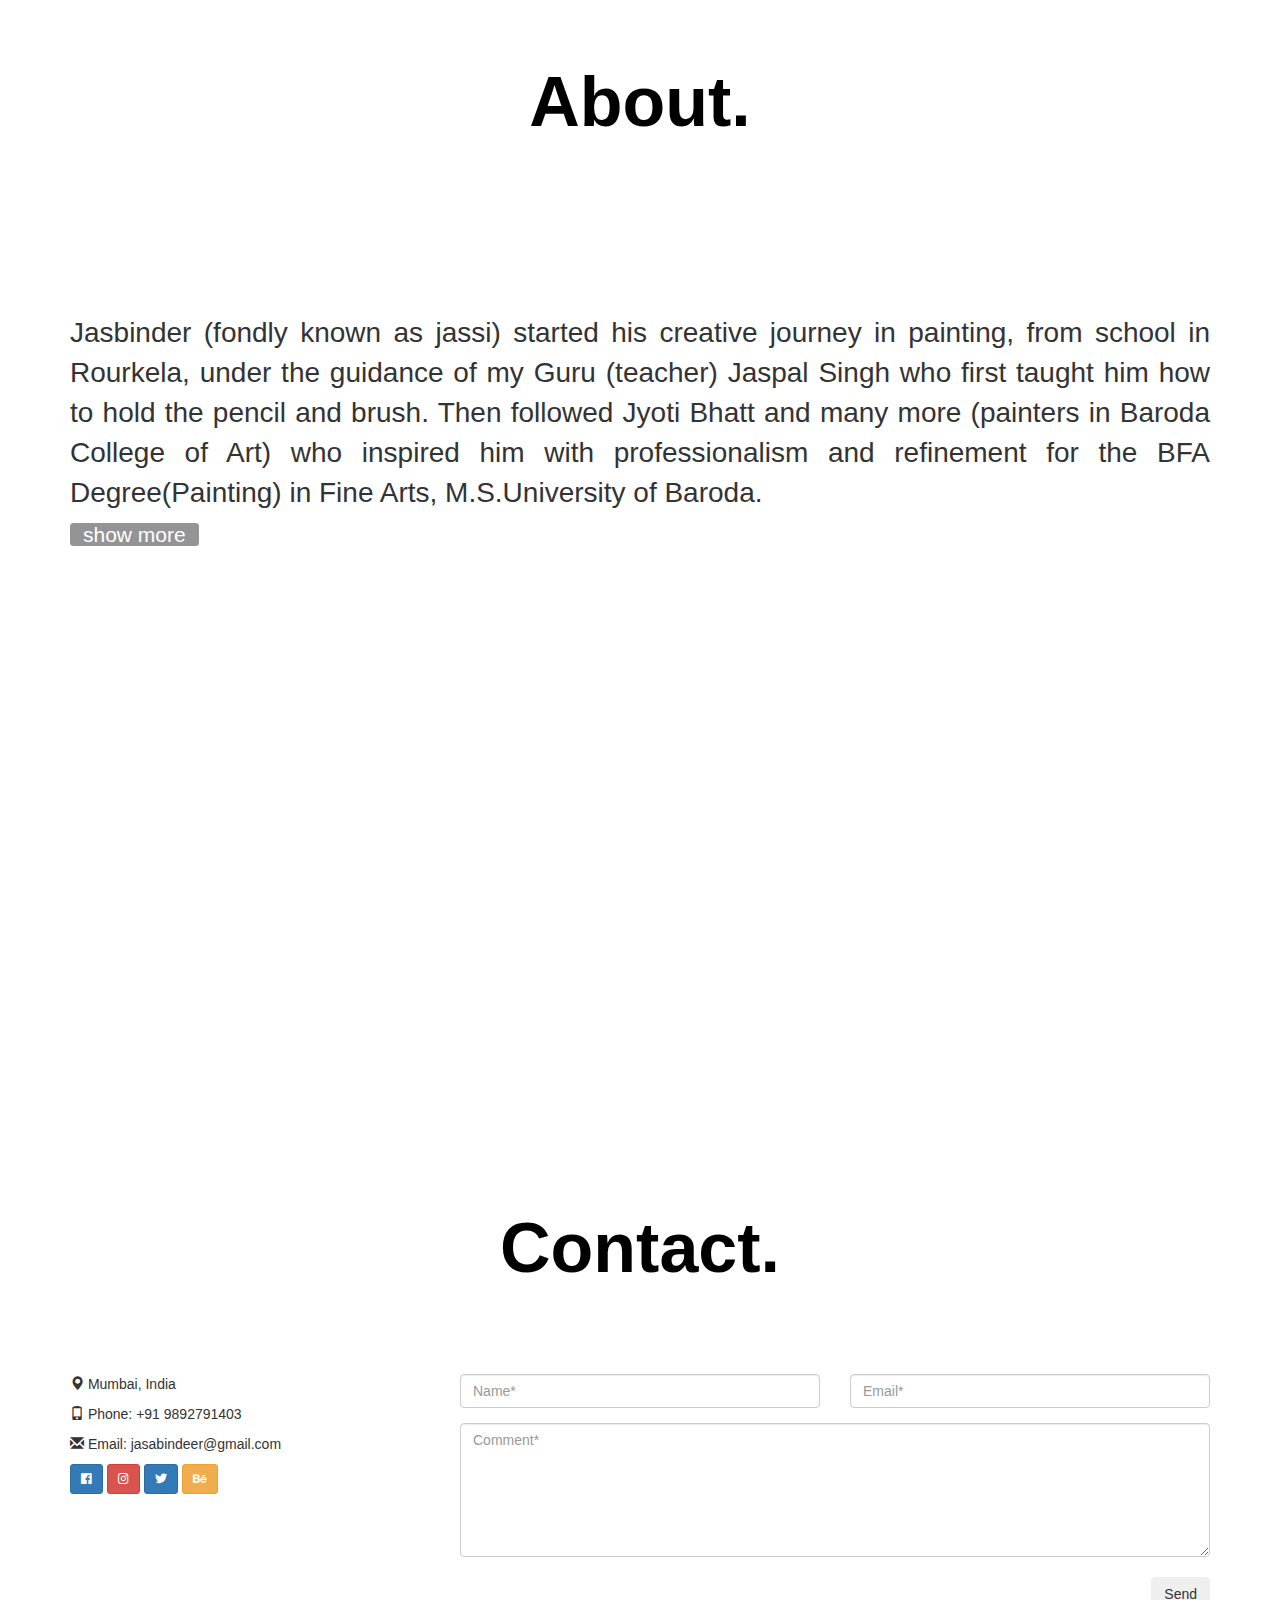
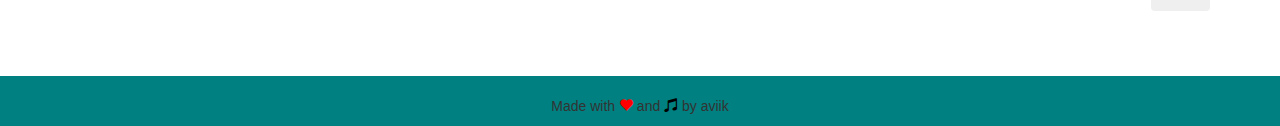
==== commit b3e96acf: "sig" ====
--- a/index.html
+++ b/index.html
@@ -38,7 +38,7 @@
 
         <br>
         <br>
-        <p class="lead">Visual Artist, Film Design, Life-Long Learner</p>
+        <p class="lead">Visual Artist, Film Designer, Life-Long Learner</p>
         <div class="row">
           <div class="col-md-4">
             <h2 class="my-label major-label"><a href="#worksheader">works.</a></h2>
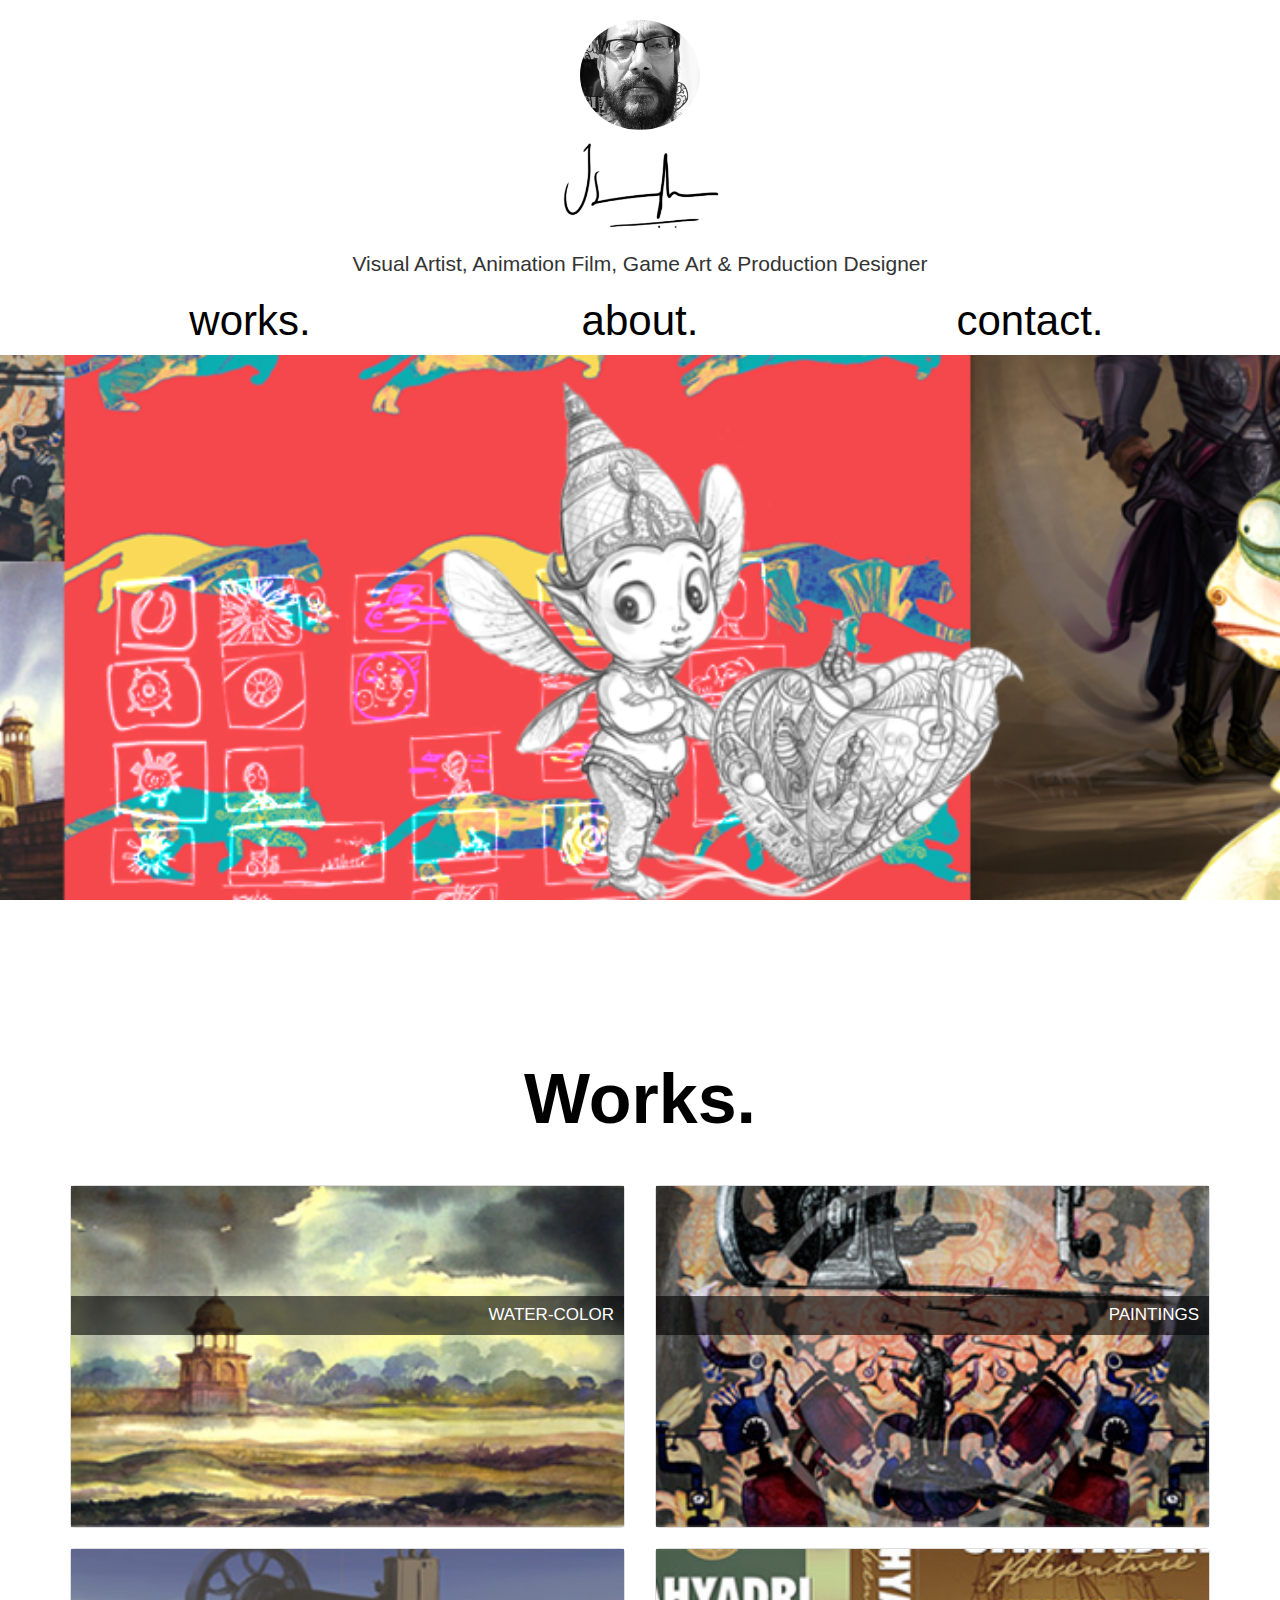
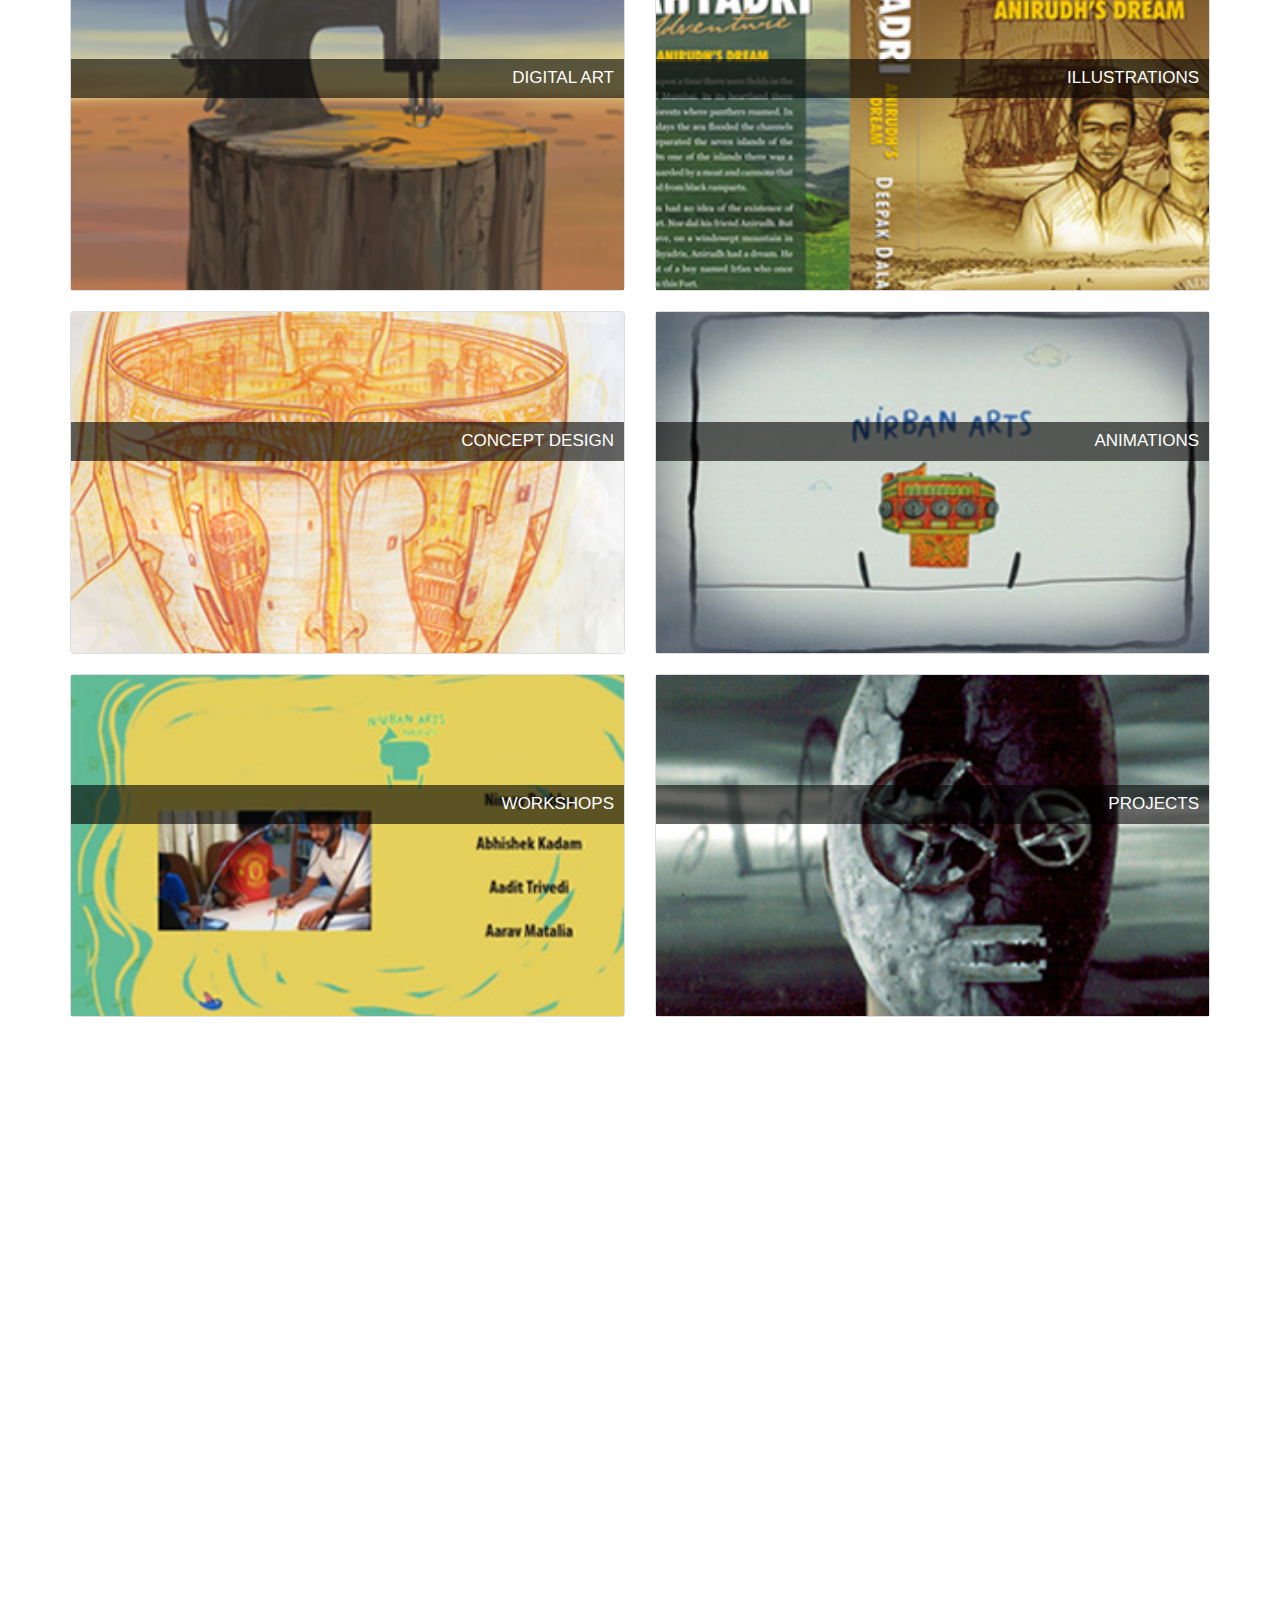
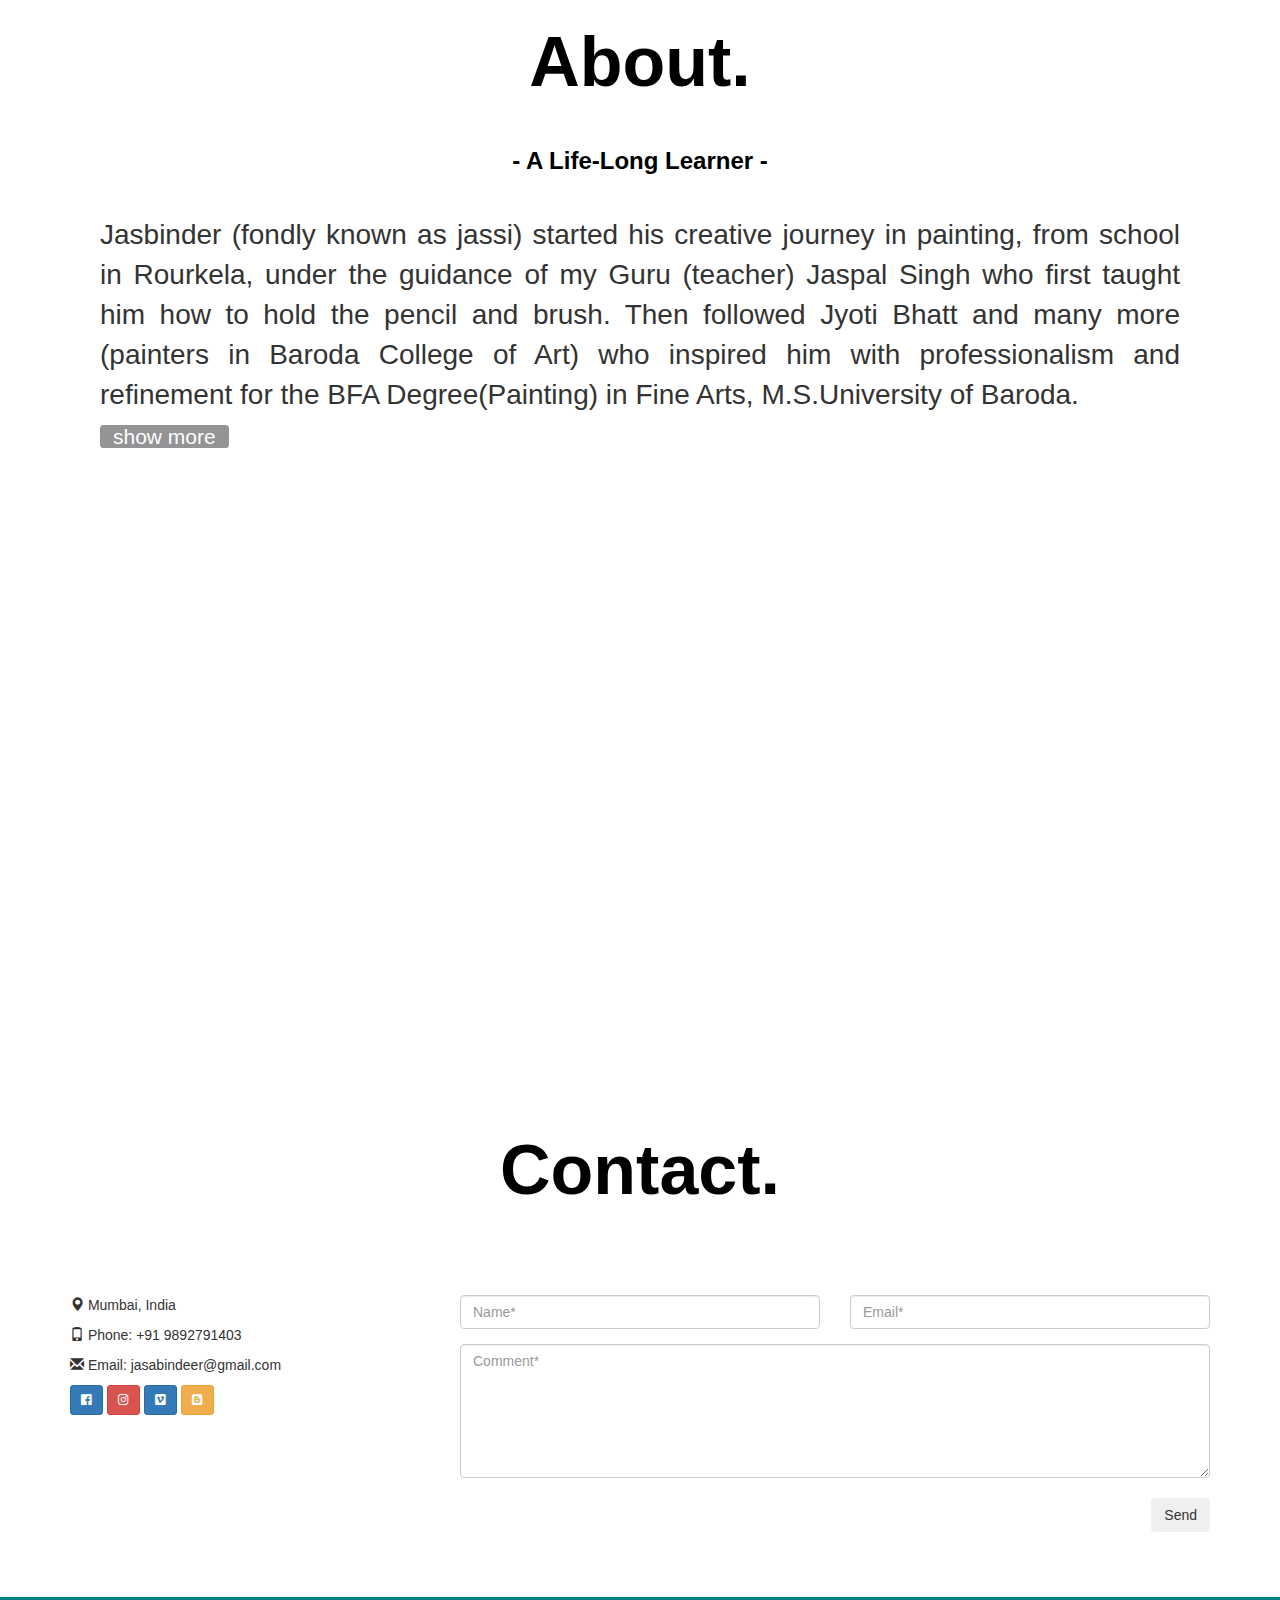
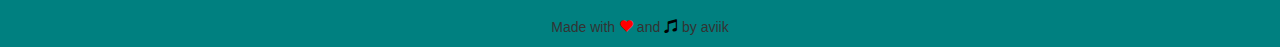
==== commit 78b62aa1: "final" ====
--- a/index.html
+++ b/index.html
@@ -36,9 +36,8 @@
           </figure>
         </div>
 
-        <br>
-        <br>
-        <p class="lead">Visual Artist, Film Designer, Life-Long Learner</p>
+
+        <p class="lead">Visual Artist, Animation Film, Game Art &amp; Production Designer</p>
         <div class="row">
           <div class="col-md-4">
             <h2 class="my-label major-label"><a href="#worksheader">works.</a></h2>
@@ -198,6 +197,7 @@
 
     <section id="aboutheader" class="text-center">
       <h1 class="my-label minor-label">About.</h1>
+      <h3 class="my-label life-learner">- A Life-Long Learner -</h3>
     </section>
 
     <section class="about-info">
@@ -284,19 +284,18 @@
 
           <div class="bottom">
             <div class="icon-area-desktop">
-              <a class="btn btn-primary btn-twitter btn-sm" href="https://twitter.com/LoCo_MosQuito">
+              <a class="btn btn-primary btn-sm" href="https://www.facebook.com/jasbinder.singh.1004">
                   <i class="fab fa-facebook"></i>
               </a>
-              <a class="btn btn-danger btn-sm" rel="publisher"
-                 href="https://twitter.com/LoCo_MosQuito">
+              <a class="btn btn-danger btn-sm" rel="publisher" href="https://www.instagram.com/jasbinder_art/">
                   <i class="fab fa-instagram"></i>
               </a>
               <a class="btn btn-primary btn-sm" rel="publisher"
-                 href="https://twitter.com/LoCo_MosQuito">
-                  <i class="fab fa-twitter"></i>
+                 href="https://vimeo.com/user84347756">
+                  <i class="fab fa-vimeo"></i>
               </a>
-              <a class="btn btn-warning btn-sm" rel="publisher" href="https://twitter.com/LoCo_MosQuito">
-                  <i class="fab fa-behance"></i>
+              <a class="btn btn-warning btn-sm" rel="publisher" href="http://jasbinders.blogspot.in">
+                  <i class="fab fa-blogger"></i>
               </a>
             </div>
 
@@ -323,19 +322,18 @@
             </form>
             <div class="bottom text-center">
               <div class="icon-area-mobile">
-                <a class="btn btn-primary btn-twitter btn-sm" href="https://twitter.com/LoCo_MosQuito">
+                <a class="btn btn-primary btn-sm" href="https://www.facebook.com/jasbinder.singh.1004">
                     <i class="fab fa-facebook"></i>
                 </a>
-                <a class="btn btn-danger btn-sm" rel="publisher"
-                   href="https://twitter.com/LoCo_MosQuito">
+                <a class="btn btn-danger btn-sm" rel="publisher" href="https://www.instagram.com/jasbinder_art/">
                     <i class="fab fa-instagram"></i>
                 </a>
                 <a class="btn btn-primary btn-sm" rel="publisher"
-                   href="https://twitter.com/LoCo_MosQuito">
-                    <i class="fab fa-twitter"></i>
+                   href="https://vimeo.com/user84347756">
+                    <i class="fab fa-vimeo"></i>
                 </a>
-                <a class="btn btn-warning btn-sm" rel="publisher" href="https://twitter.com/LoCo_MosQuito">
-                    <i class="fab fa-behance"></i>
+                <a class="btn btn-warning btn-sm" rel="publisher" href="http://jasbinders.blogspot.in">
+                    <i class="fab fa-blogger"></i>
                 </a>
               </div>
 
--- a/css/style.css
+++ b/css/style.css
@@ -2,6 +2,7 @@
   font: Helvetica, sans-serif;
   font-weight: 550;
   color: #000;
+
 }
 
 .minor-label{
@@ -44,12 +45,18 @@
 }
 .aboutarea{
   padding-top: 125px;
+  padding:0;
+  margin: 0;
 }
 .aboutarea p{
   font-size: 2em;
+  padding:30px;
+  margin: 0;
 }
 
-
+/*#aboutheader h3{
+  text-decoration: underline;
+}*/
 
 
 
@@ -63,6 +70,7 @@
 }
 a:hover{
   color: #000;
+  text-decoration: none;
 }
 
 .thumbnail-tint{
@@ -99,9 +107,13 @@
 }
 
 @media only screen and (max-width: 575.98px) {
+  .my-label {
+
+  }
   .major-label{
     font-size: 2em;
     text-transform: uppercase;
+    background-color: teal;
   }
   .minor-label{
     font-size: 2em;
@@ -113,7 +125,10 @@
 
   #aboutjas{
     font-size: 2vh;
+  }
 
+  .thumbnail-tint{
+  filter: grayscale(0);
   }
 
 
